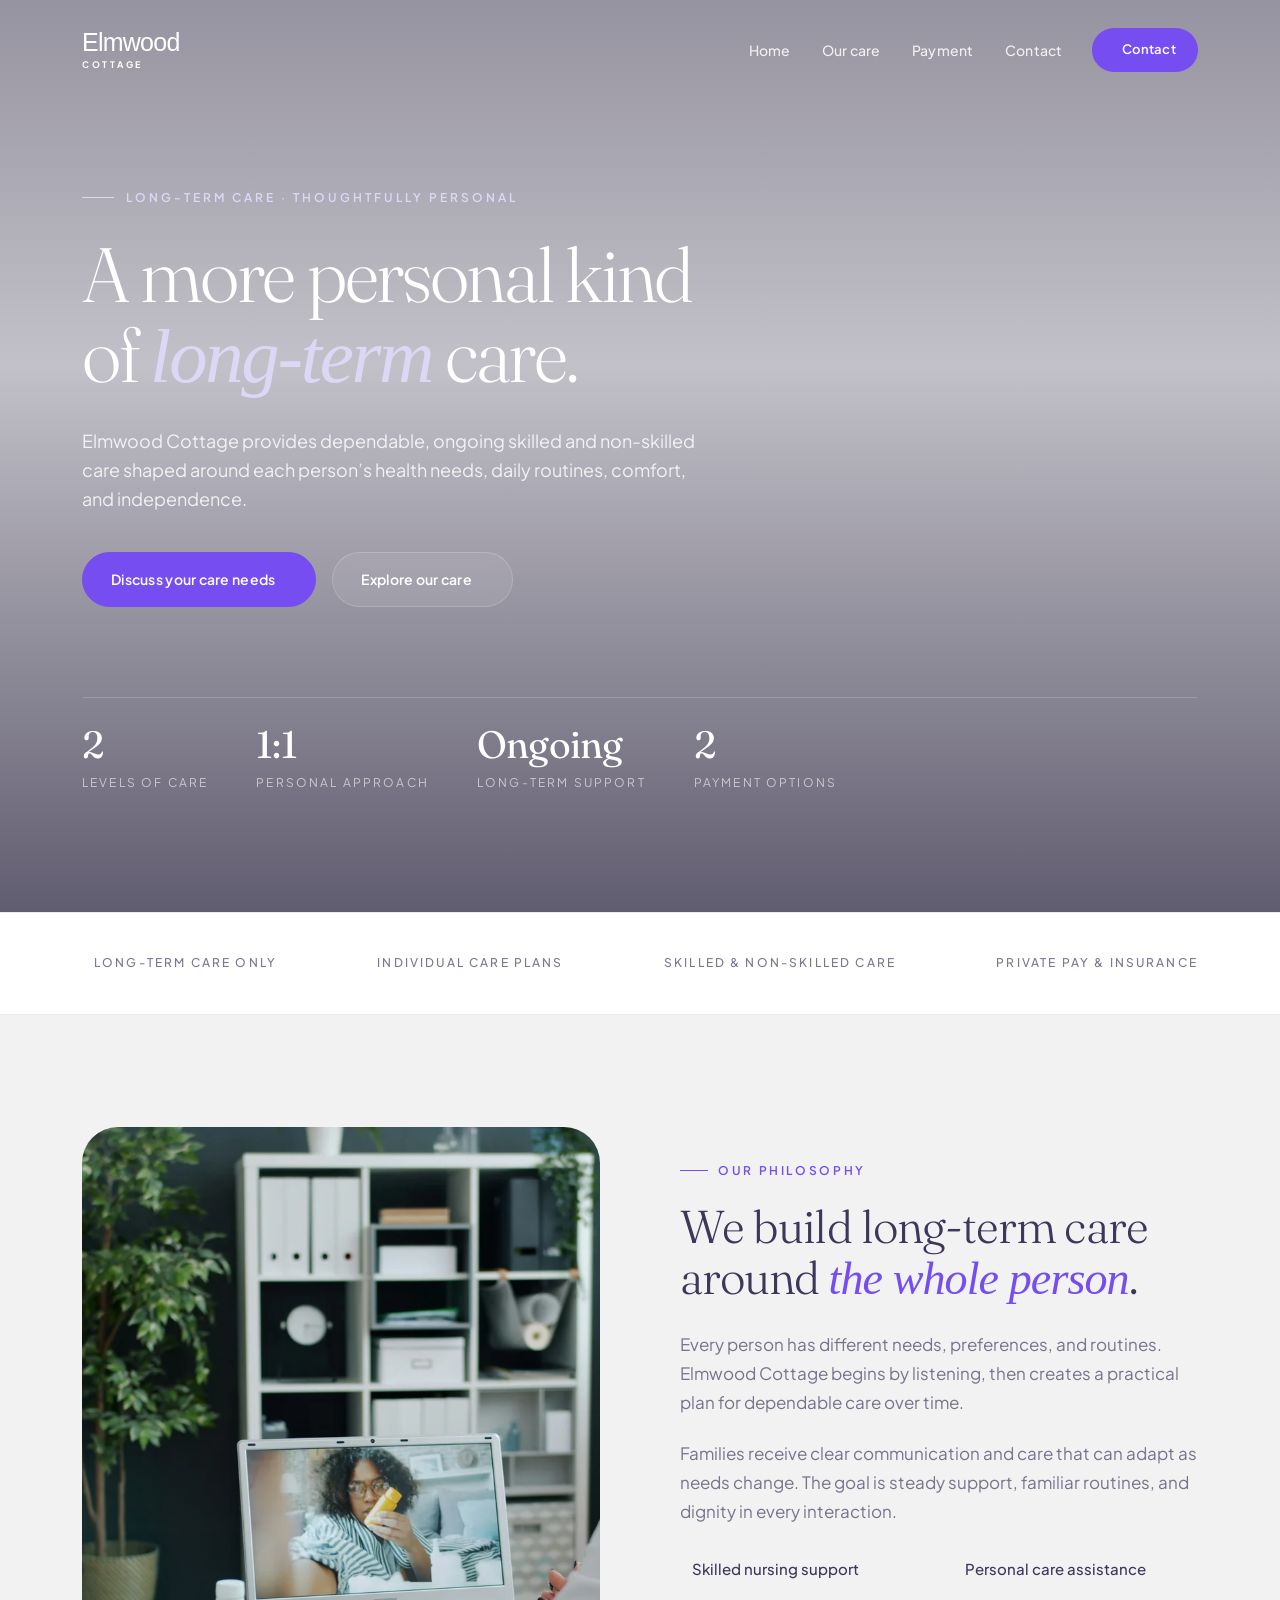
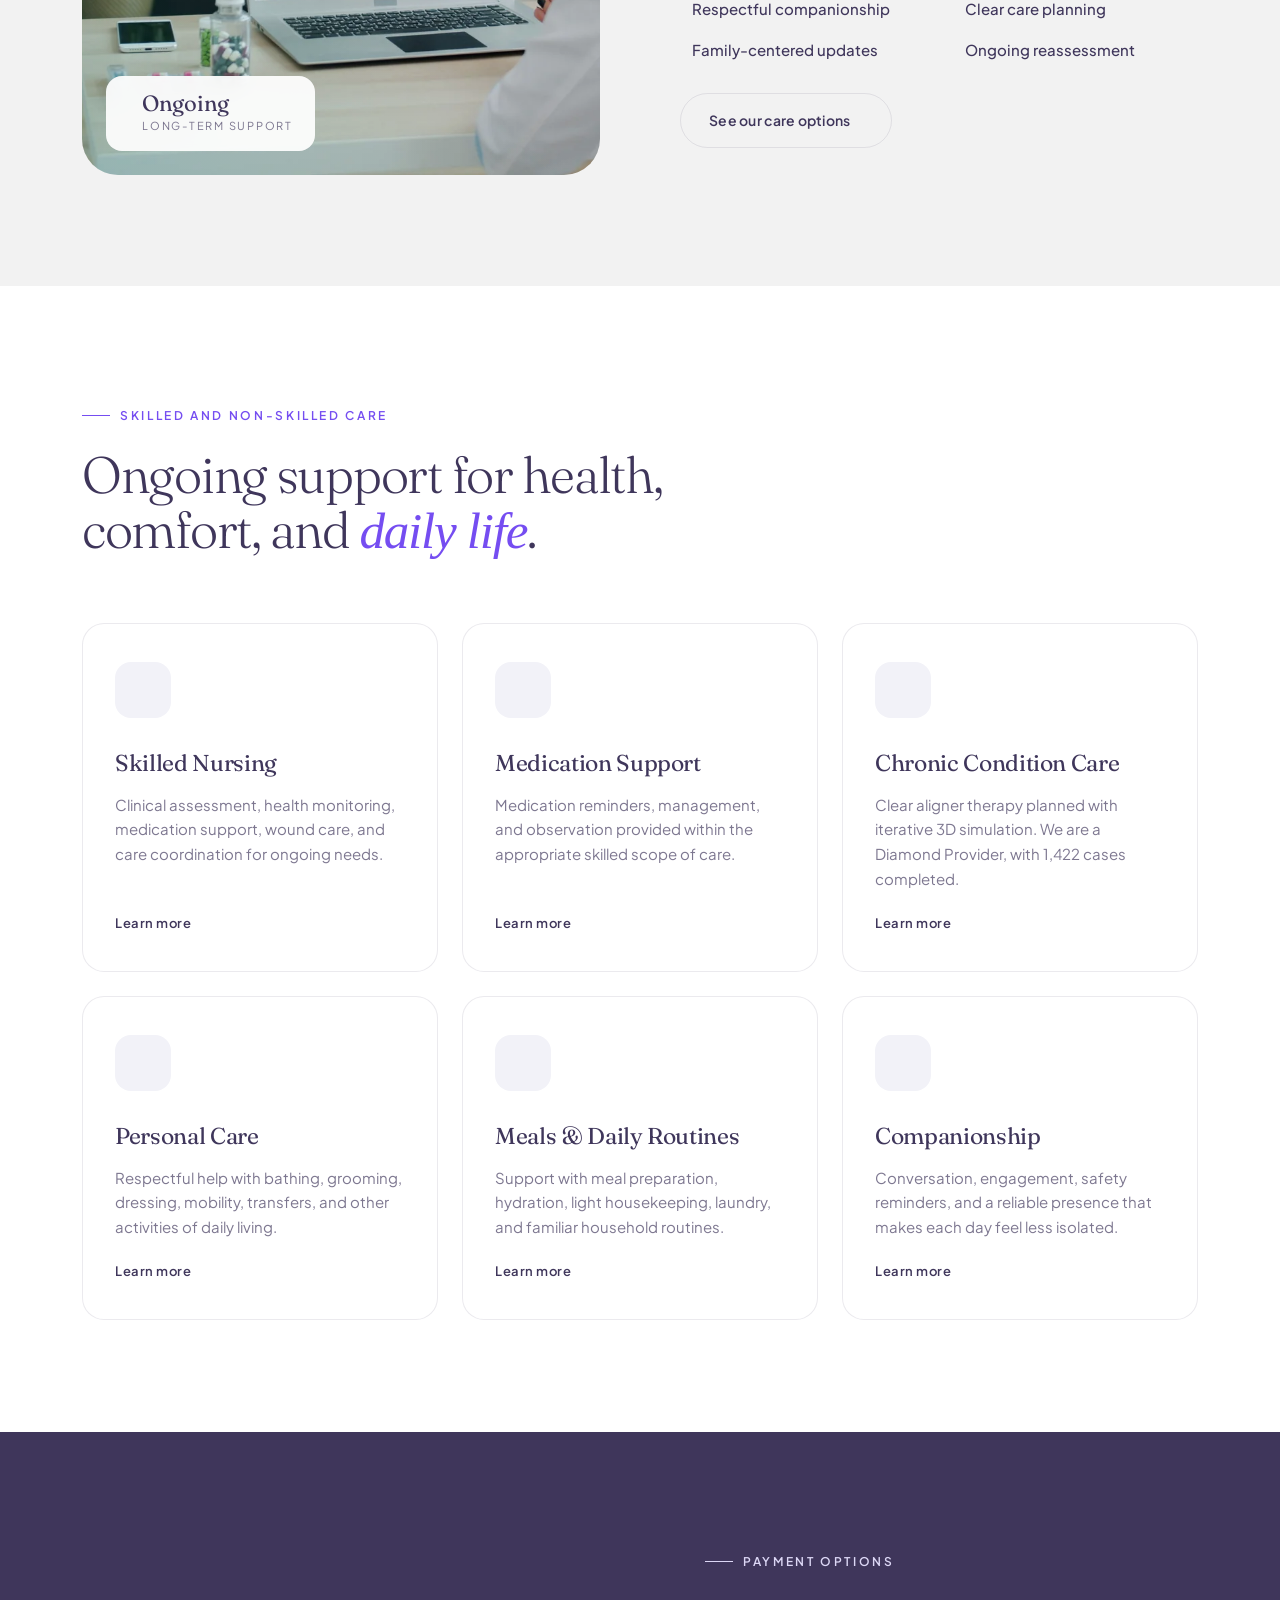
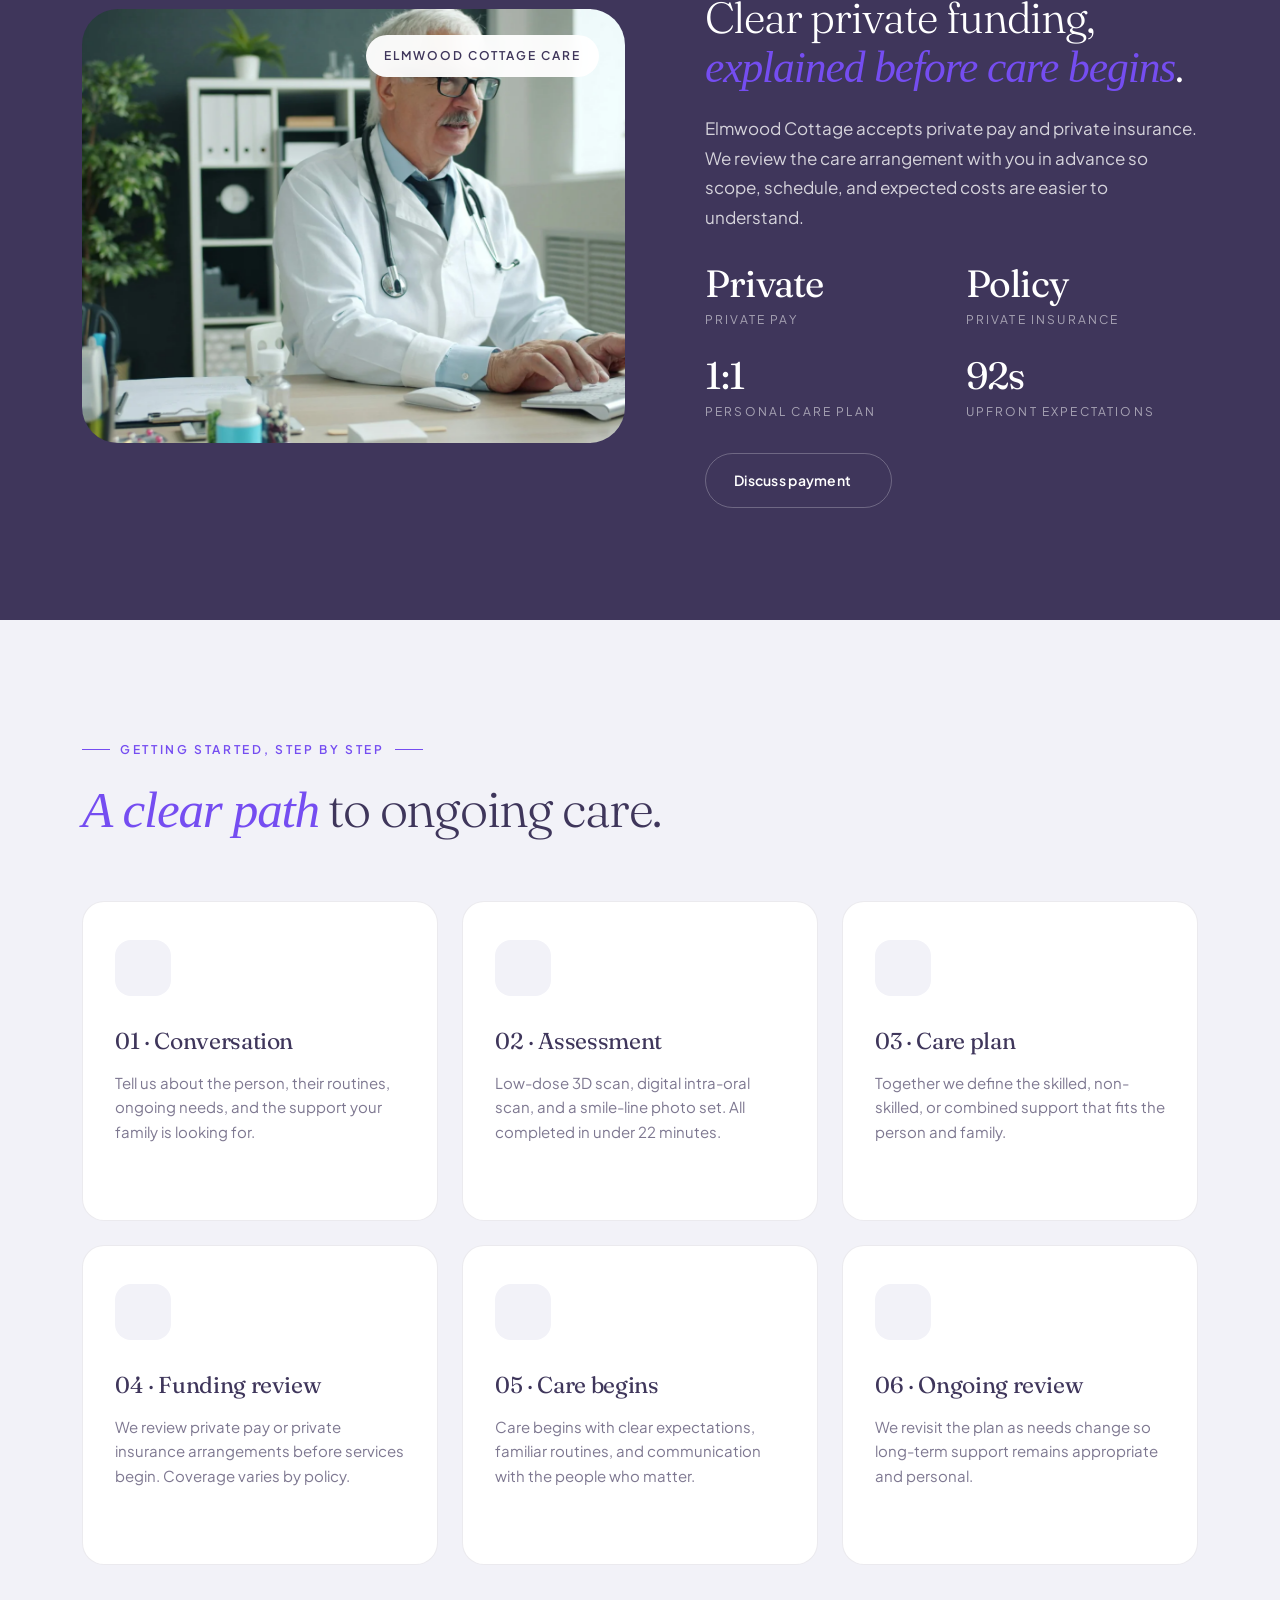
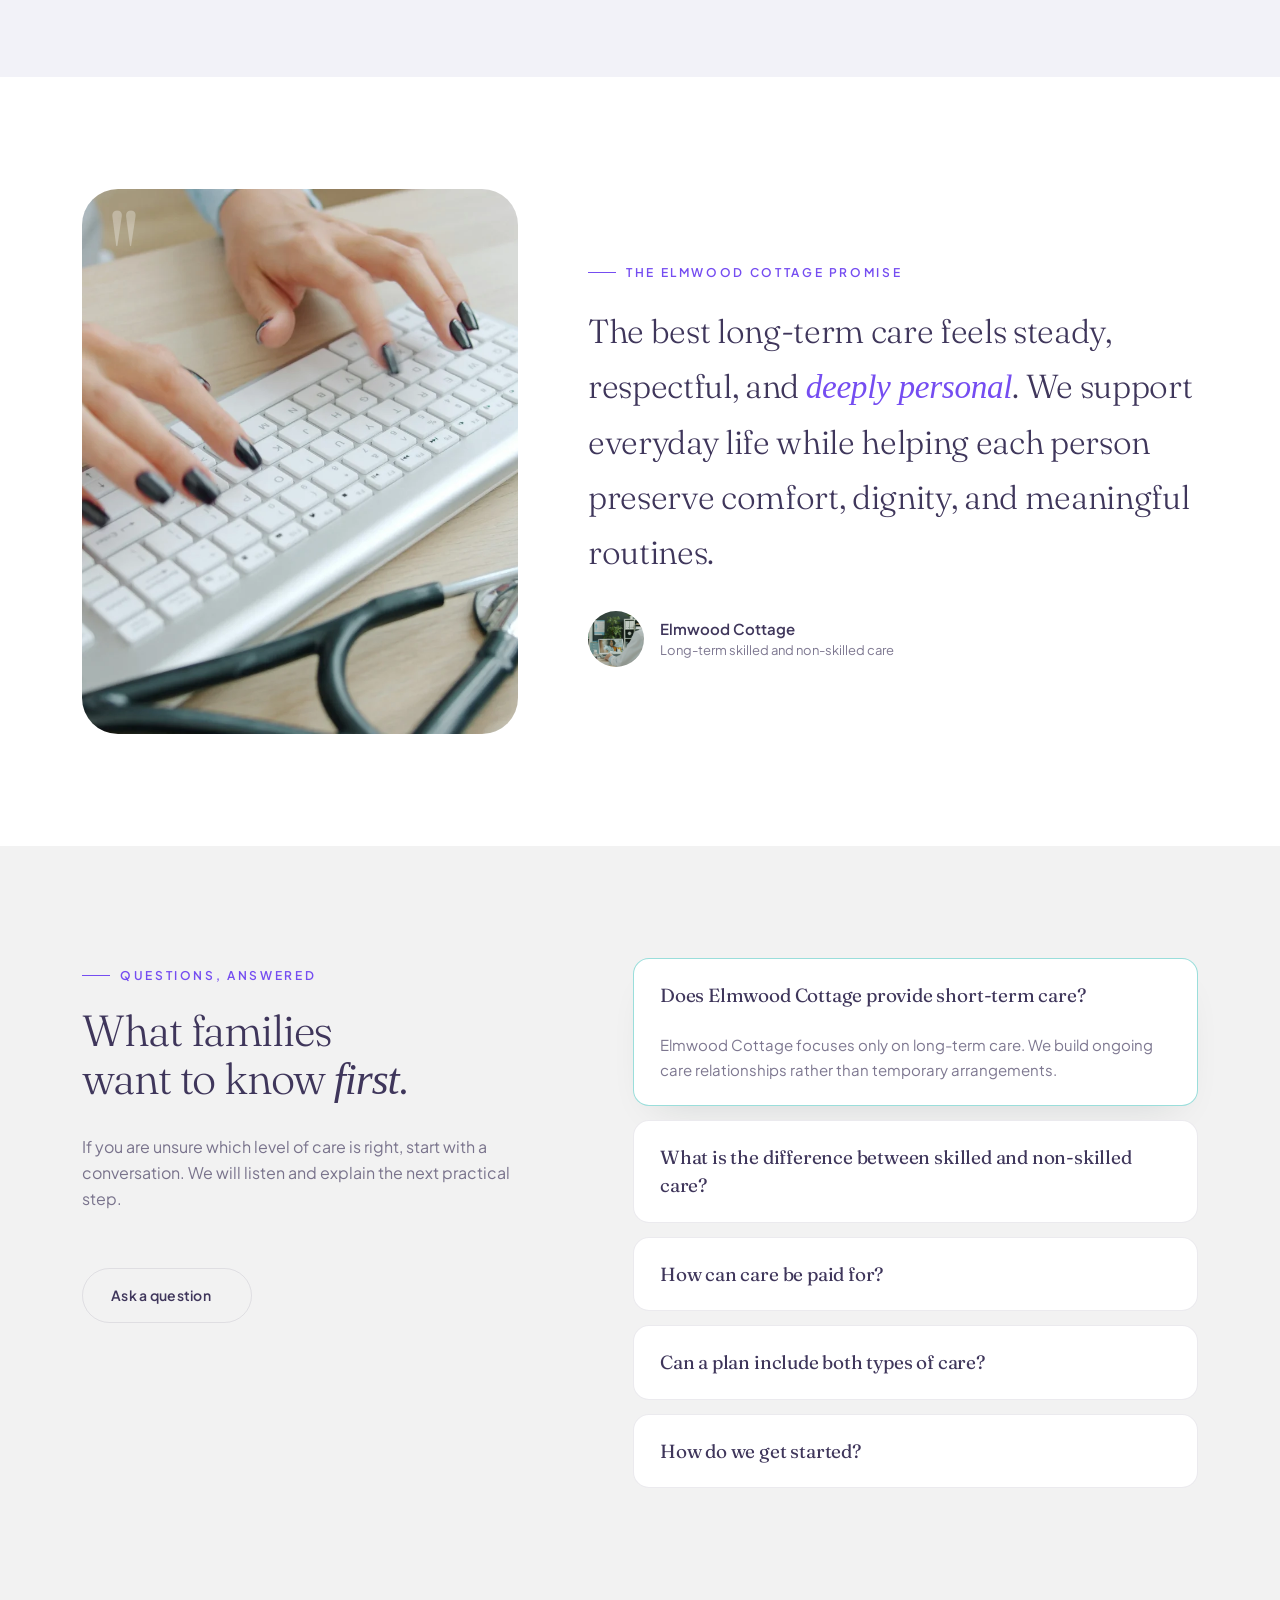
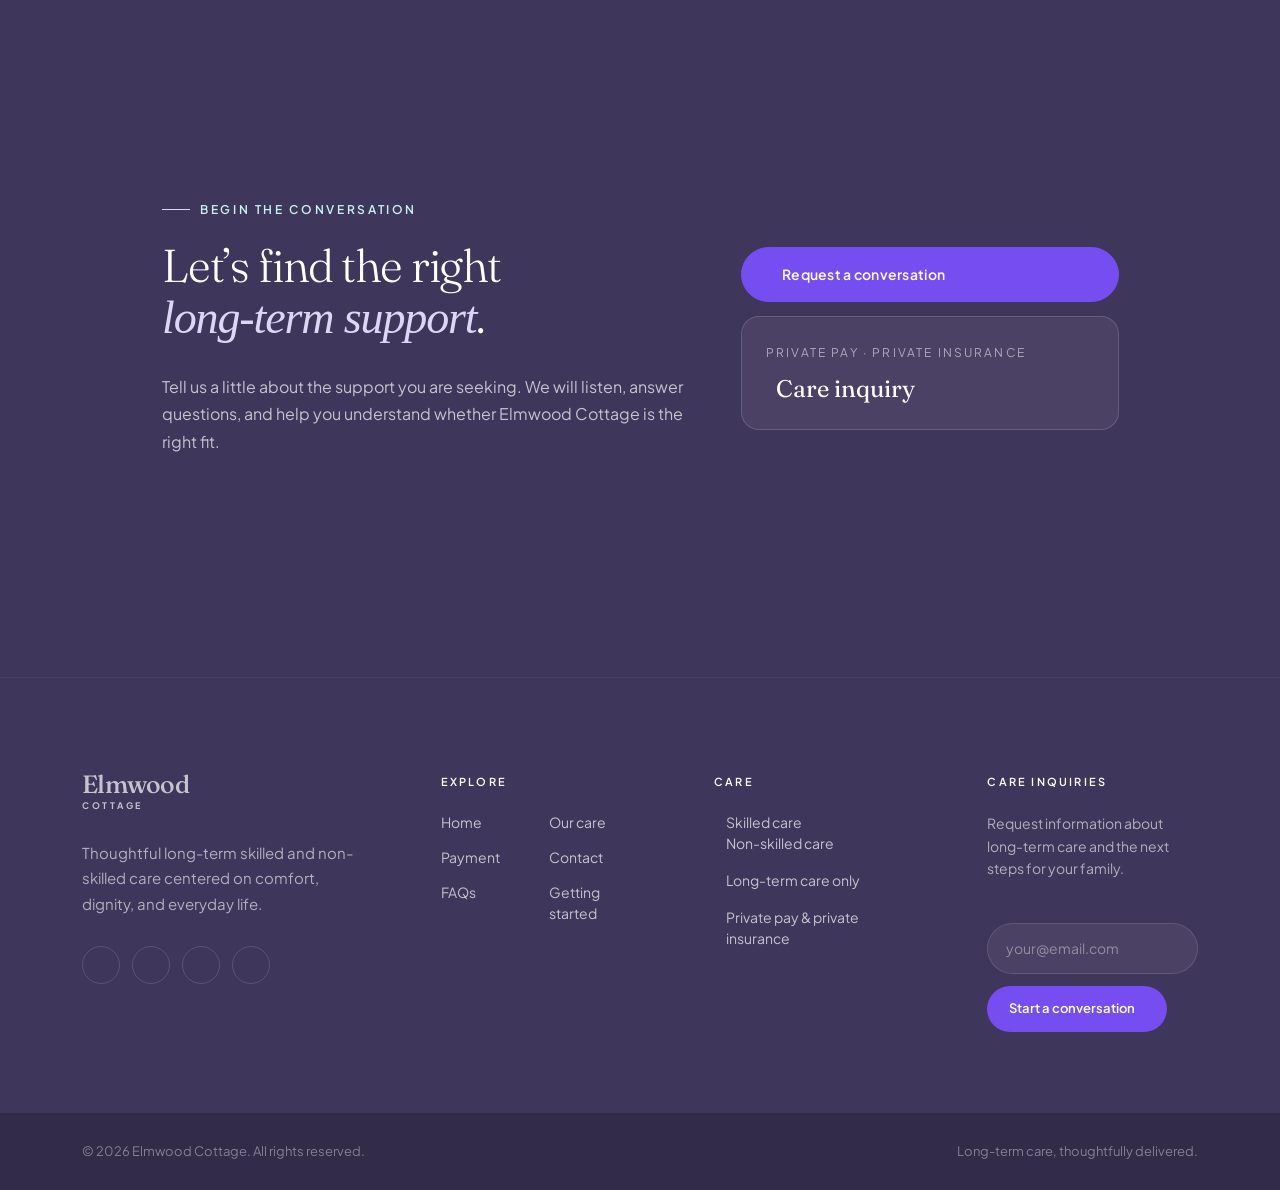
==== demo-dental-clinic.html @ b4ed9222 "Refactor code structure for improved readability and maintainability" ====
<!DOCTYPE html>
<html lang="en" dir="ltr">
<head>
  <meta charset="UTF-8">
  <meta name="viewport" content="width=device-width, initial-scale=1.2">
  <title>Elmwood Cottage | Long-Term Skilled & Personal Care</title>
  <meta name="description" content="Elmwood Cottage provides thoughtful long-term skilled and non-skilled care through private pay and private insurance.">
  <meta name="author" content="SemiColonWeb">
  <meta name="robots" content="index, follow">
  <link rel="canonical" href="#home">
  <meta property="og:type" content="website">
  <meta property="og:url" content="demo-dental-clinic.html">
  <meta property="og:title" content="Elmwood Cottage | Long-Term Skilled & Personal Care">
  <meta property="og:description" content="Elmwood Cottage provides thoughtful long-term skilled and non-skilled care through private pay and private insurance.">
  <meta property="og:image" content="demos/dental-clinic/images/medical-002-large.webp">
  <meta property="og:image:width" content="1200">
  <meta property="og:image:height" content="632">
  <meta property="og:locale" content="en_US">
  <meta property="og:site_name" content="Canvas">
  <meta name="twitter:card" content="summary_large_image">
  <meta name="twitter:url" content="demo-dental-clinic.html">
  <meta name="twitter:title" content="Elmwood Cottage | Long-Term Skilled & Personal Care">
  <meta name="twitter:description" content="Elmwood Cottage provides thoughtful long-term skilled and non-skilled care through private pay and private insurance.">
  <meta name="twitter:image" content="demos/dental-clinic/images/medical-002-large.webp">
  <link rel="icon" type="image/png" href="https://canvasbuilder.co/canvashtml/favicon.png">
  <link rel="apple-touch-icon" href="https://canvasbuilder.co/canvashtml/apple-touch-icon.png">
  <meta name="theme-color" content="#1FB6B2">
  <link rel="preconnect" href="https://fonts.googleapis.com">
  <link rel="preconnect" href="https://fonts.gstatic.com" crossorigin>
  <link rel="preconnect" href="https://canvas-builder.nyc3.cdn.digitaloceanspaces.com">
  <link rel="stylesheet" href="style.css">
  <link rel="stylesheet" href="css/font-icons.css">
  <link rel="stylesheet" href="demos/dental-clinic/dental-clinic.css">
  <link rel="stylesheet" href="css/custom.css">
  <script type="application/ld+json">
    {"@context":"https://schema.org","@type":"MedicalBusiness","name":"Elmwood Cottage","description":"Long-term skilled and non-skilled care funded through private pay and private insurance.","paymentAccepted":"Private pay, Private insurance"}
  </script>
  <script type="application/ld+json">
    {
      "@context": "https://schema.org",
      "@type": "FAQPage",
      "mainEntity": [{
          "@type": "Question",
          "name": "Does Elmwood Cottage provide short-term care?",
          "acceptedAnswer": {
            "@type": "Answer",
            "text": "Elmwood Cottage focuses only on long-term care. We build ongoing care relationships rather than temporary arrangements."
          }
        },
        {
          "@type": "Question",
          "name": "What is the difference between skilled and non-skilled care?",
          "acceptedAnswer": {
            "@type": "Answer",
            "text": "Skilled care addresses clinical needs requiring trained oversight. Non-skilled care supports daily activities such as personal care, meals, mobility, and companionship."
          }
        },
        {
          "@type": "Question",
          "name": "How can care be paid for?",
          "acceptedAnswer": {
            "@type": "Answer",
            "text": "We accept most major PPO plans and offer transparent self-pay bundles with no surprise line items."
          }
        }
      ]
    }

  </script>
</head>
<body class="stretched">
  <div id="wrapper">

    <header id="header" class="transparent-header dark" data-sticky-class="not-dark" data-responsive-class="not-dark">
      <div id="header-wrap">
        <div class="container">
          <div class="header-row">
            <div id="logo">
              <a href="#home" class="elmwood-brand"><strong>Elmwood</strong><span>Cottage</span></a>
            </div>
            <div class="primary-menu-trigger">
              <button class="cnvs-hamburger" type="button" title="Open Mobile Menu">
                <span class="cnvs-hamburger-box"><span class="cnvs-hamburger-inner"></span></span>
              </button>
            </div>
            <div class="header-misc">
              <a href="#contact" class="cv-book-btn"><i class="bi bi-calendar2-check"></i> Contact</a>
            </div>
            <nav class="primary-menu">
              <ul class="menu-container">
                <li class="menu-item"><a class="menu-link active" href="#home">
                    <div>Home</div>
                  </a></li>
                <li class="menu-item"><a class="menu-link" href="#services">
                    <div>Our care</div>
                  </a></li>
                <li class="menu-item"><a class="menu-link" href="#payment">
                    <div>Payment</div>
                  </a></li>
                <li class="menu-item"><a class="menu-link" href="#contact">
                    <div>Contact</div>
                  </a></li>
              </ul>
            </nav>
          </div>
        </div>
      </div>
      <div class="header-wrap-clone"></div>
    </header>

    <section id="home" class="cv-hero include-header">
      <div class="cv-hero-bg"></div>
      <div class="container">
        <span class="cv-hero-eyebrow">Long-term care · Thoughtfully personal</span>
        <h1>A more personal kind of <em>long-term</em> care.</h1>
        <p class="cv-lead">Elmwood Cottage provides dependable, ongoing skilled and non-skilled care shaped around each person’s health needs, daily routines, comfort, and independence.</p>
        <div class="cv-hero-ctas">
          <a href="#contact" class="cv-btn cv-hero-dark">Discuss your care needs <i class="bi bi-arrow-right"></i></a>
          <a href="#services" class="cv-btn cv-hero-light">Explore our care <i class="bi bi-arrow-up-right"></i></a>
        </div>
        <div class="cv-hero-meta">
          <div class="cv-hero-meta-item">
            <div class="num">2</div><span class="lbl">Levels of care</span>
          </div>
          <div class="cv-hero-meta-item">
            <div class="num">1:1</div><span class="lbl">Personal approach</span>
          </div>
          <div class="cv-hero-meta-item">
            <div class="num">Ongoing</div><span class="lbl">Long-term support</span>
          </div>
          <div class="cv-hero-meta-item">
            <div class="num">2</div><span class="lbl">Payment options</span>
          </div>
        </div>
      </div>
    </section>

    <section class="cv-trust">
      <div class="container">
        <div class="cv-trust-row">
          <div class="cv-trust-item"><i class="bi bi-shield-check"></i> Long-term care only</div>
          <div class="cv-trust-item"><i class="bi bi-award"></i> Individual care plans</div>
          <div class="cv-trust-item"><i class="bi bi-heart-pulse"></i> Skilled & non-skilled care</div>
          <div class="cv-trust-item"><i class="bi bi-lock"></i> Private pay & insurance</div>
        </div>
      </div>
    </section>

    <section id="content">
      <div class="content-wrap">

        <section class="cv-section cv-section--mist">
          <div class="container">
            <div class="cv-story">
              <div class="cv-story-img" data-animate="fadeInUp">
                <img src="demos/dental-clinic/images/medical-002-large.webp" alt="A calm, light-filled care environment" width="800" height="1000" loading="lazy">
                <div class="cv-story-tag">
                  <i class="bi bi-sun"></i>
                  <div>
                    <div class="num">Ongoing</div>
                    <span class="lbl">Long-term support</span>
                  </div>
                </div>
              </div>
              <div class="cv-story-body" data-animate="fadeInUp" data-delay="150">
                <span class="cv-eyebrow">Our philosophy</span>
                <h2>We build long-term care around <em>the whole person</em>.</h2>
                <p>Every person has different needs, preferences, and routines. Elmwood Cottage begins by listening, then creates a practical plan for dependable care over time.</p>
                <p>Families receive clear communication and care that can adapt as needs change. The goal is steady support, familiar routines, and dignity in every interaction.</p>
                <ul class="cv-story-list">
                  <li><i class="bi bi-check-circle"></i> Skilled nursing support</li>
                  <li><i class="bi bi-check-circle"></i> Personal care assistance</li>
                  <li><i class="bi bi-check-circle"></i> Respectful companionship</li>
                  <li><i class="bi bi-check-circle"></i> Clear care planning</li>
                  <li><i class="bi bi-check-circle"></i> Family-centered updates</li>
                  <li><i class="bi bi-check-circle"></i> Ongoing reassessment</li>
                </ul>
                <a href="#services" class="cv-btn cv-btn-ghost">See our care options <i class="bi bi-arrow-right"></i></a>
              </div>
            </div>
          </div>
        </section>

        <section id="services" class="cv-section">
          <div class="container">
            <div class="cv-section-head" data-animate="fadeInUp">
              <span class="cv-eyebrow">Skilled and non-skilled care</span>
              <h2>Ongoing support for health, comfort, and <em>daily life</em>.</h2>
            </div>
            <div class="cv-services-grid">
              <article class="cv-service-card" data-animate="fadeInUp" data-delay="100">
                <div class="cv-service-icon"><i class="bi bi-stars"></i></div>
                <h3>Skilled Nursing</h3>
                <p>Clinical assessment, health monitoring, medication support, wound care, and care coordination for ongoing needs.</p>
                <a href="#services" class="cv-service-link">Learn more <i class="bi bi-arrow-right"></i></a>
              </article>
              <article class="cv-service-card" data-animate="fadeInUp" data-delay="200">
                <div class="cv-service-icon"><i class="bi bi-brightness-high"></i></div>
                <h3>Medication Support</h3>
                <p>Medication reminders, management, and observation provided within the appropriate skilled scope of care.</p>
                <a href="#services" class="cv-service-link">Learn more <i class="bi bi-arrow-right"></i></a>
              </article>
              <article class="cv-service-card" data-animate="fadeInUp" data-delay="300">
                <div class="cv-service-icon"><i class="bi bi-graph-up-arrow"></i></div>
                <h3>Chronic Condition Care</h3>
                <p>Clear aligner therapy planned with iterative 3D simulation. We are a Diamond Provider, with 1,422 cases completed.</p>
                <a href="#services" class="cv-service-link">Learn more <i class="bi bi-arrow-right"></i></a>
              </article>
              <article class="cv-service-card" data-animate="fadeInUp" data-delay="400">
                <div class="cv-service-icon"><i class="bi bi-puzzle"></i></div>
                <h3>Personal Care</h3>
                <p>Respectful help with bathing, grooming, dressing, mobility, transfers, and other activities of daily living.</p>
                <a href="#services" class="cv-service-link">Learn more <i class="bi bi-arrow-right"></i></a>
              </article>
              <article class="cv-service-card" data-animate="fadeInUp" data-delay="500">
                <div class="cv-service-icon"><i class="bi bi-shield-plus"></i></div>
                <h3>Meals & Daily Routines</h3>
                <p>Support with meal preparation, hydration, light housekeeping, laundry, and familiar household routines.</p>
                <a href="#services" class="cv-service-link">Learn more <i class="bi bi-arrow-right"></i></a>
              </article>
              <article class="cv-service-card" data-animate="fadeInUp" data-delay="600">
                <div class="cv-service-icon"><i class="bi bi-moon-stars"></i></div>
                <h3>Companionship</h3>
                <p>Conversation, engagement, safety reminders, and a reliable presence that makes each day feel less isolated.</p>
                <a href="#services" class="cv-service-link">Learn more <i class="bi bi-arrow-right"></i></a>
              </article>
            </div>
          </div>
        </section>

        <section id="payment" class="cv-section cv-section--ink dark">
          <div class="container">
            <div class="cv-feature">
              <div class="cv-feature-img" data-animate="fadeInUp">
                <img src="demos/dental-clinic/images/medical-003-large.webp" alt="A calm, thoughtfully designed care setting" width="800" height="640" loading="lazy">
                <div class="cv-feature-img-badge">Elmwood Cottage care</div>
              </div>
              <div class="cv-feature-body" data-animate="fadeInUp" data-delay="150">
                <span class="cv-eyebrow">Payment options</span>
                <h2>Clear private funding, <em>explained before care begins</em>.</h2>
                <p>Elmwood Cottage accepts private pay and private insurance. We review the care arrangement with you in advance so scope, schedule, and expected costs are easier to understand.</p>
                <div class="cv-feature-stats">
                  <div>
                    <div class="num">Private</div><span class="lbl">Private pay</span>
                  </div>
                  <div>
                    <div class="num">Policy</div><span class="lbl">Private insurance</span>
                  </div>
                  <div>
                    <div class="num">1:1</div><span class="lbl">Personal care plan</span>
                  </div>
                  <div>
                    <div class="num">92s</div><span class="lbl">Upfront expectations</span>
                  </div>
                </div>
                <a href="#contact" class="cv-btn cv-btn-ghost" style="color:#fff;border-color:rgba(255,255,255,0.25);">Discuss payment <i class="bi bi-arrow-right"></i></a>
              </div>
            </div>
          </div>
        </section>

        <section id="process" class="cv-section cv-section--fog">
          <div class="container">
            <div class="cv-section-head" data-animate="fadeInUp">
              <span class="cv-eyebrow is-centered">Getting started, step by step</span>
              <h2 style="margin-left:auto;margin-right:auto;"><em>A clear path</em> to ongoing care.</h2>
            </div>
            <div class="cv-services-grid">
              <article class="cv-service-card" data-animate="fadeInUp" data-delay="100">
                <div class="cv-service-icon"><i class="bi bi-chat-dots"></i></div>
                <h3>01 · Conversation</h3>
                <p>Tell us about the person, their routines, ongoing needs, and the support your family is looking for.</p>
              </article>
              <article class="cv-service-card" data-animate="fadeInUp" data-delay="200">
                <div class="cv-service-icon"><i class="bi bi-search"></i></div>
                <h3>02 · Assessment</h3>
                <p>Low-dose 3D scan, digital intra-oral scan, and a smile-line photo set. All completed in under 22 minutes.</p>
              </article>
              <article class="cv-service-card" data-animate="fadeInUp" data-delay="300">
                <div class="cv-service-icon"><i class="bi bi-pencil-square"></i></div>
                <h3>03 · Care plan</h3>
                <p>Together we define the skilled, non-skilled, or combined support that fits the person and family.</p>
              </article>
              <article class="cv-service-card" data-animate="fadeInUp" data-delay="400">
                <div class="cv-service-icon"><i class="bi bi-cup-hot"></i></div>
                <h3>04 · Funding review</h3>
                <p>We review private pay or private insurance arrangements before services begin. Coverage varies by policy.</p>
              </article>
              <article class="cv-service-card" data-animate="fadeInUp" data-delay="500">
                <div class="cv-service-icon"><i class="bi bi-file-earmark-text"></i></div>
                <h3>05 · Care begins</h3>
                <p>Care begins with clear expectations, familiar routines, and communication with the people who matter.</p>
              </article>
              <article class="cv-service-card" data-animate="fadeInUp" data-delay="600">
                <div class="cv-service-icon"><i class="bi bi-phone"></i></div>
                <h3>06 · Ongoing review</h3>
                <p>We revisit the plan as needs change so long-term support remains appropriate and personal.</p>
              </article>
            </div>
          </div>
        </section>

        <section class="cv-section">
          <div class="container">
            <div class="cv-quote-wrap">
              <div class="cv-quote-img" data-animate="fadeInUp">
                <img src="demos/dental-clinic/images/medical-004-large.webp" alt="A person smiling while receiving thoughtful support" width="800" height="1000" loading="lazy">
              </div>
              <div data-animate="fadeInUp" data-delay="150">
                <span class="cv-eyebrow">The Elmwood Cottage promise</span>
                <p class="cv-quote-text">The best long-term care feels steady, respectful, and <em>deeply personal</em>. We support everyday life while helping each person preserve comfort, dignity, and meaningful routines.</p>
                <div class="cv-quote-author">
                  <img src="demos/dental-clinic/images/medical-005-medium.webp" alt="Elmwood Cottage care" width="120" height="120" loading="lazy">
                  <div class="meta">
                    <span class="name">Elmwood Cottage</span>
                    <span class="role">Long-term skilled and non-skilled care</span>
                  </div>
                </div>
              </div>
            </div>
          </div>
        </section>

        <section id="faq" class="cv-section cv-section--mist">
          <div class="container">
            <div class="cv-faq">
              <div data-animate="fadeInUp">
                <span class="cv-eyebrow">Questions, answered</span>
                <h2 style="font-size: clamp(2rem, 3.4vw, 2.8rem); font-weight: 300; letter-spacing: -0.025em; line-height: 1.1;">What families want to know <em>first</em>.</h2>
                <p style="color: var(--cv-soft); margin-top: 1.4rem; font-size: 16px; line-height: 1.65; max-width: 42ch;">If you are unsure which level of care is right, start with a conversation. We will listen and explain the next practical step.</p>
                <a href="#contact" class="cv-btn cv-btn-ghost" style="margin-top: 1.6rem;">Ask a question <i class="bi bi-arrow-right"></i></a>
              </div>
              <div class="cv-faq-list" data-animate="fadeInUp" data-delay="150">
                <details class="cv-faq-item" open>
                  <summary>Does Elmwood Cottage provide short-term care? <i class="bi bi-plus-lg"></i></summary>
                  <div class="answer">Elmwood Cottage focuses only on long-term care. We build ongoing care relationships rather than temporary arrangements.</div>
                </details>
                <details class="cv-faq-item">
                  <summary>What is the difference between skilled and non-skilled care? <i class="bi bi-plus-lg"></i></summary>
                  <div class="answer">Skilled care addresses clinical needs requiring trained oversight. Non-skilled care supports daily activities such as personal care, meals, mobility, and companionship.</div>
                </details>
                <details class="cv-faq-item">
                  <summary>How can care be paid for? <i class="bi bi-plus-lg"></i></summary>
                  <div class="answer">Elmwood Cottage accepts private pay and private insurance. Coverage, authorization, deductibles, and out-of-pocket costs vary by policy.</div>
                </details>
                <details class="cv-faq-item">
                  <summary>Can a plan include both types of care? <i class="bi bi-plus-lg"></i></summary>
                  <div class="answer">Plan for 75 minutes: 25 minutes of conversation, 22 minutes of diagnostics, and 32 minutes to walk through your tailored plan.</div>
                </details>
                <details class="cv-faq-item">
                  <summary>How do we get started? <i class="bi bi-plus-lg"></i></summary>
                  <div class="answer">Use the inquiry link below to request a conversation. We will learn about your needs and explain the assessment process.</div>
                </details>
              </div>
            </div>
          </div>
        </section>

        <section id="contact" class="cv-section cv-section--ink">
          <div class="container">
            <div class="cv-cta-band">
              <div data-animate="fadeInUp">
                <span class="cv-eyebrow" style="color: #C7F2EE;">Begin the conversation</span>
                <h2>Let’s find the right <em>long-term support</em>.</h2>
                <p>Tell us a little about the support you are seeking. We will listen, answer questions, and help you understand whether Elmwood Cottage is the right fit.</p>
              </div>
              <div class="cv-cta-actions" data-animate="fadeInUp" data-delay="150">
                <a href="mailto:care@elmwoodcottage.com" class="cv-btn cv-hero-dark"><i class="bi bi-envelope"></i> Request a conversation</a>
                <a href="mailto:care@elmwoodcottage.com" class="cv-cta-call">
                  <span class="lbl">Private pay · private insurance</span>
                  <span class="num"><i class="bi bi-envelope"></i> Care inquiry</span>
                </a>
              </div>
            </div>
          </div>
        </section>

      </div>
    </section>

    <footer id="footer" class="dark">
      <div class="container">
        <div class="row" style="display:grid; grid-template-columns: 1.4fr 1fr 1fr 1.1fr; gap: 60px; align-items: start;">
          <div class="cv-footer-brand">
            <a href="#home" class="elmwood-brand elmwood-brand-footer"><strong>Elmwood</strong><span>Cottage</span></a>
            <p>Thoughtful long-term skilled and non-skilled care centered on comfort, dignity, and everyday life.</p>
            <div class="cv-footer-social">
              <a href="#" aria-label="Instagram"><i class="bi bi-instagram"></i></a>
              <a href="#" aria-label="X"><i class="bi bi-twitter-x"></i></a>
              <a href="#" aria-label="LinkedIn"><i class="bi bi-linkedin"></i></a>
              <a href="#" aria-label="YouTube"><i class="bi bi-youtube"></i></a>
            </div>
          </div>
          <div class="cv-footer-explore">
            <h4>Explore</h4>
            <div class="cv-footer-links">
              <a href="#home">Home</a>
              <a href="#services">Our care</a>
              <a href="#payment">Payment</a>
              <a href="#contact">Contact</a>
              <a href="#contact">FAQs</a>
              <a href="#services">Getting started</a>
            </div>
          </div>
          <div>
            <h4>Care</h4>
            <div class="cv-footer-contact">
              <div class="cv-contact-row"><i class="bi bi-heart-pulse"></i><span>Skilled care<br>Non-skilled care</span></div>
              <div class="cv-contact-row"><i class="bi bi-calendar-check"></i><span>Long-term care only</span></div>
              <div class="cv-contact-row"><i class="bi bi-wallet2"></i><span>Private pay & private insurance</span></div>
            </div>
          </div>
          <div class="cv-footer-newsletter">
            <h4>Care inquiries</h4>
            <p style="font-size:14px;color:rgba(255,255,255,0.6);line-height:1.6;">Request information about long-term care and the next steps for your family.</p>
            <input type="email" class="cv-footer-input" placeholder="your@email.com" aria-label="Email address">
            <button type="button" class="cv-footer-newsletter-btn">Start a conversation <i class="bi bi-arrow-right"></i></button>
          </div>
        </div>
      </div>
      <div id="copyrights">
        <div class="container">
          <div style="display:flex; justify-content:space-between; align-items:center; flex-wrap:wrap; gap:14px;">
            <div>© 2026 Elmwood Cottage. All rights reserved.</div>
            <div>Long-term care, thoughtfully delivered.</div>
          </div>
        </div>
      </div>
    </footer>

  </div>
  <script src="js/plugins.min.js"></script>
  <script src="js/functions.bundle.js"></script>
</body>
</html>
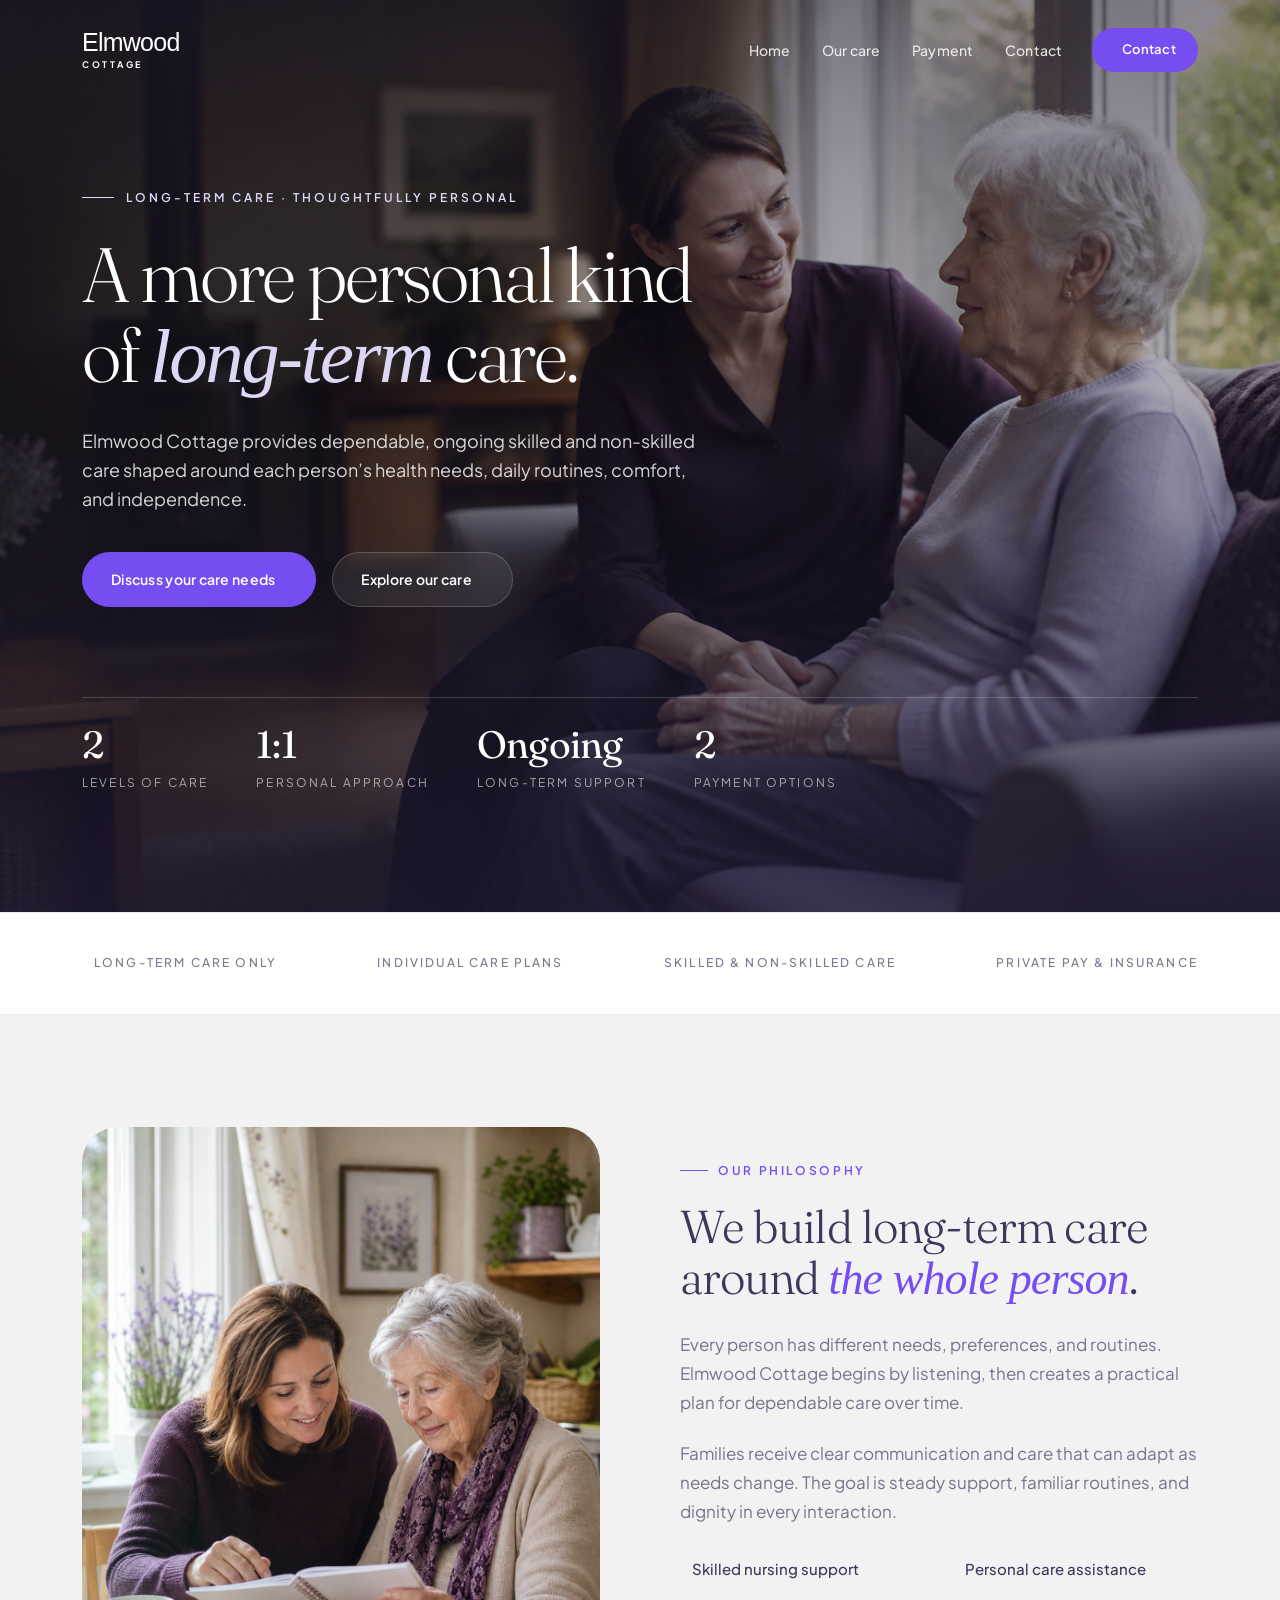
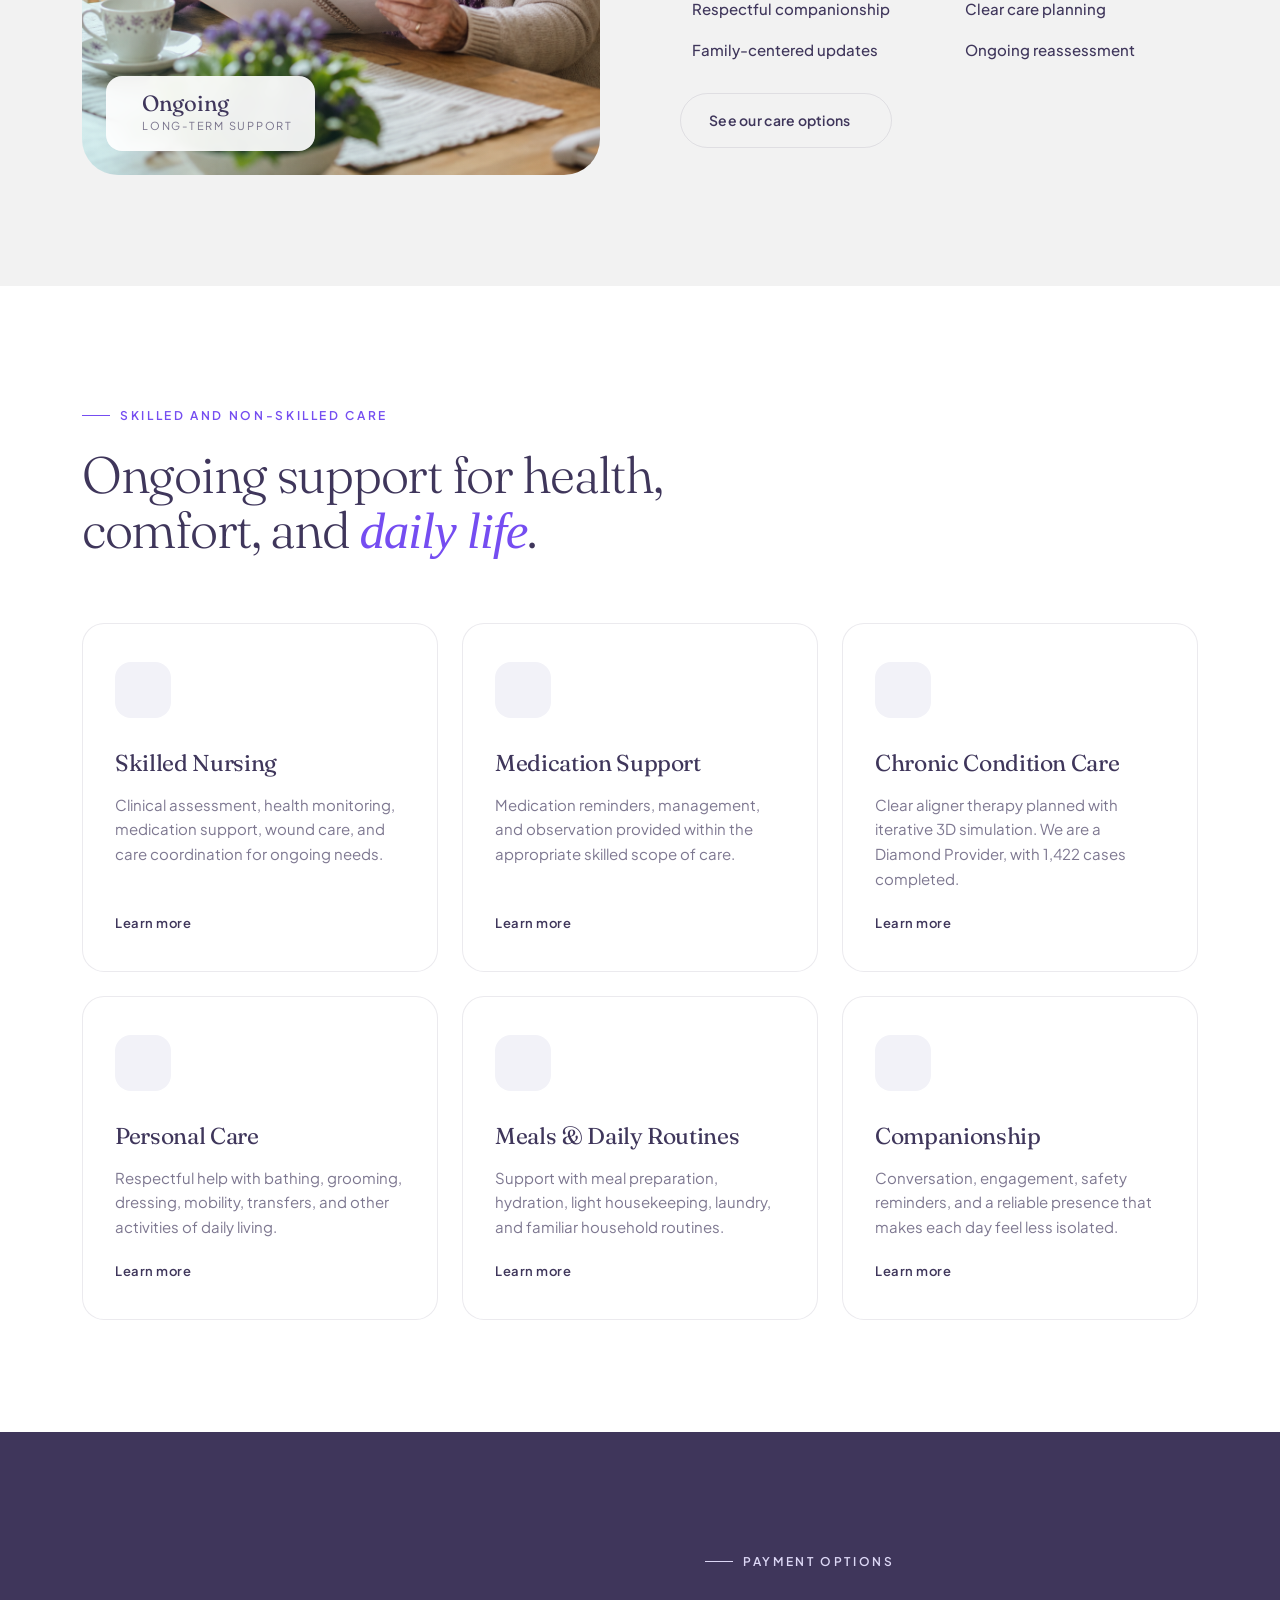
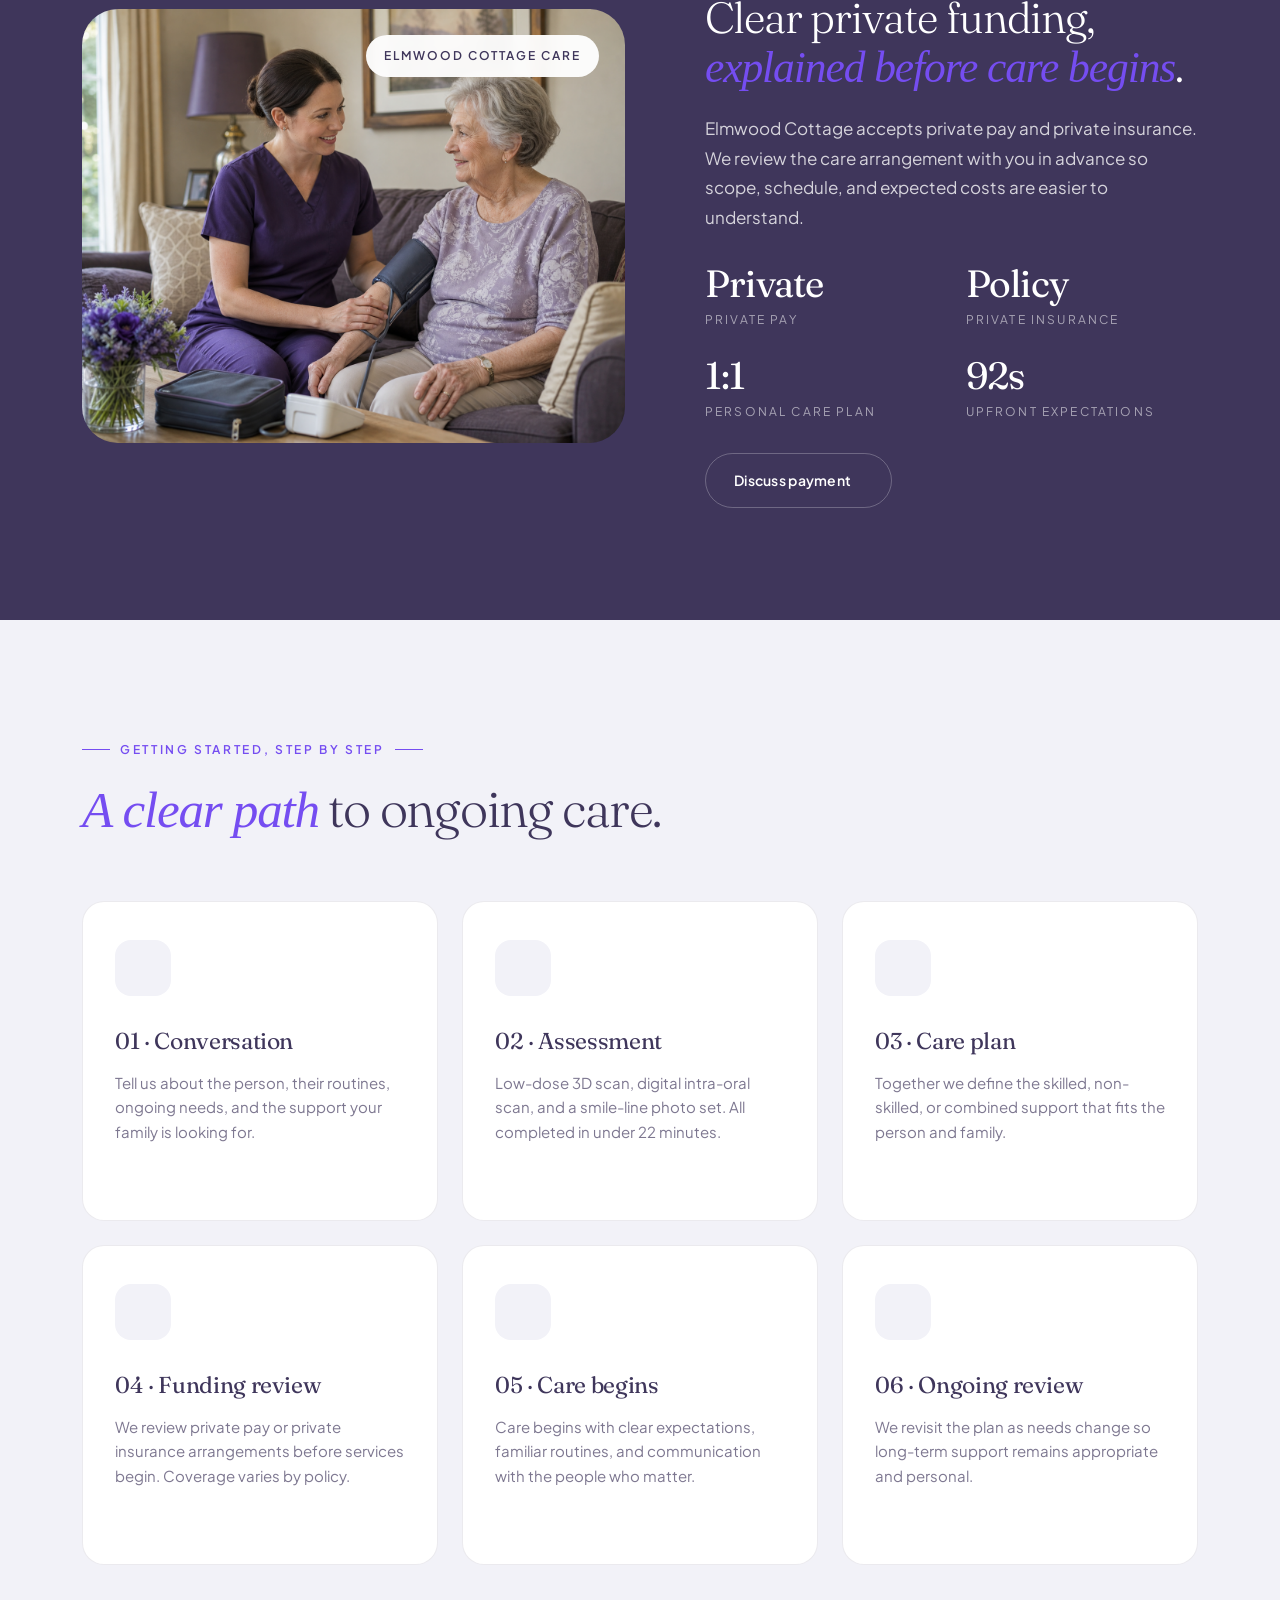
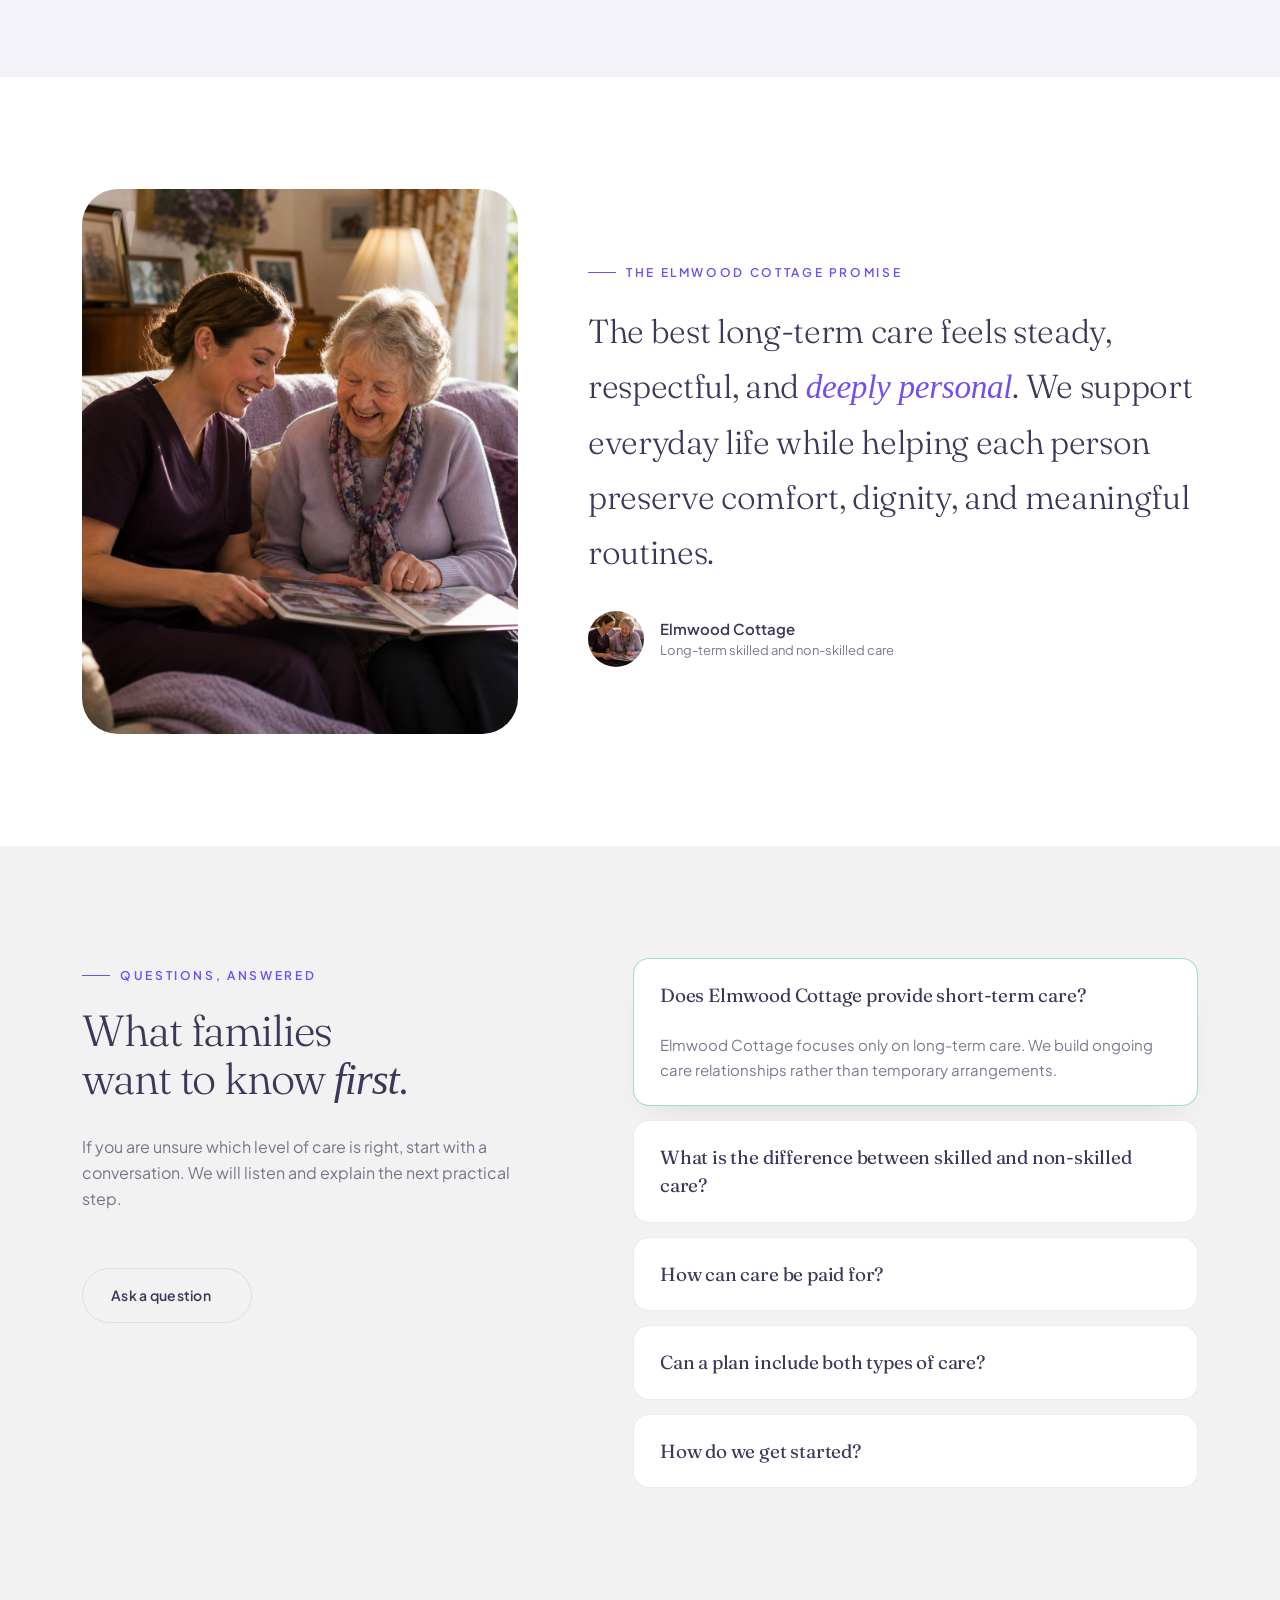
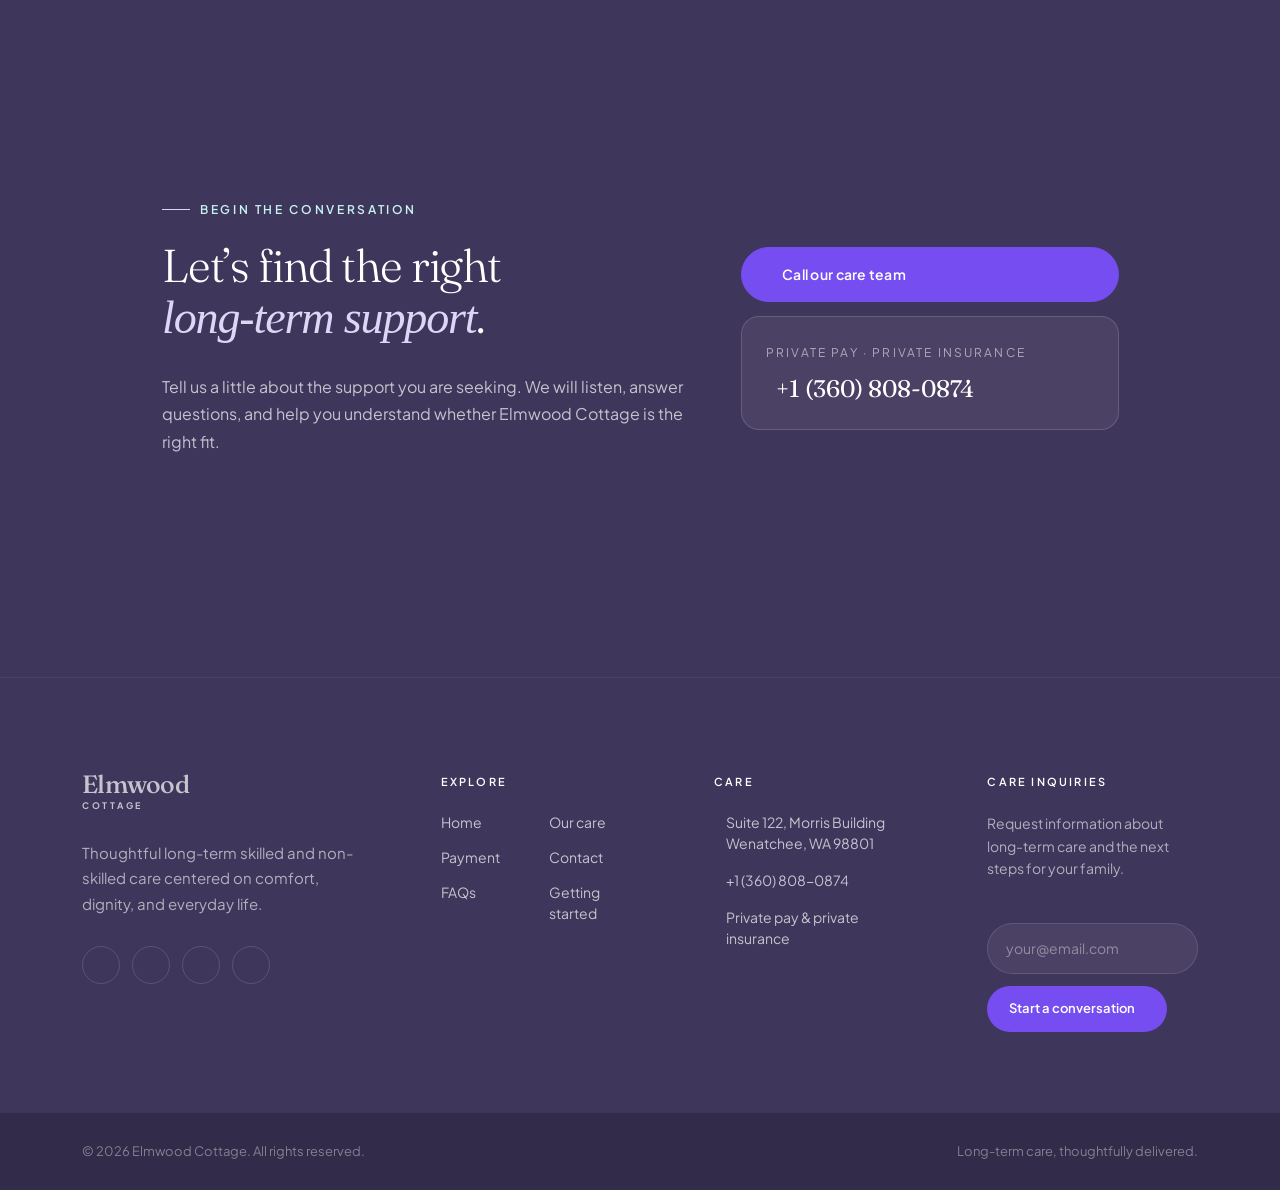
==== commit 159ca1bf: "Update images and metadata for Elmwood Cottage demo site" ====
--- a/demo-dental-clinic.html
+++ b/demo-dental-clinic.html
@@ -12,7 +12,7 @@
   <meta property="og:url" content="demo-dental-clinic.html">
   <meta property="og:title" content="Elmwood Cottage | Long-Term Skilled & Personal Care">
   <meta property="og:description" content="Elmwood Cottage provides thoughtful long-term skilled and non-skilled care through private pay and private insurance.">
-  <meta property="og:image" content="demos/dental-clinic/images/medical-002-large.webp">
+  <meta property="og:image" content="demos/dental-clinic/images/elmwood-hero.png">
   <meta property="og:image:width" content="1200">
   <meta property="og:image:height" content="632">
   <meta property="og:locale" content="en_US">
@@ -21,7 +21,7 @@
   <meta name="twitter:url" content="demo-dental-clinic.html">
   <meta name="twitter:title" content="Elmwood Cottage | Long-Term Skilled & Personal Care">
   <meta name="twitter:description" content="Elmwood Cottage provides thoughtful long-term skilled and non-skilled care through private pay and private insurance.">
-  <meta name="twitter:image" content="demos/dental-clinic/images/medical-002-large.webp">
+  <meta name="twitter:image" content="demos/dental-clinic/images/elmwood-hero.png">
   <link rel="icon" type="image/png" href="https://canvasbuilder.co/canvashtml/favicon.png">
   <link rel="apple-touch-icon" href="https://canvasbuilder.co/canvashtml/apple-touch-icon.png">
   <meta name="theme-color" content="#1FB6B2">
@@ -33,7 +33,7 @@
   <link rel="stylesheet" href="demos/dental-clinic/dental-clinic.css">
   <link rel="stylesheet" href="css/custom.css">
   <script type="application/ld+json">
-    {"@context":"https://schema.org","@type":"MedicalBusiness","name":"Elmwood Cottage","description":"Long-term skilled and non-skilled care funded through private pay and private insurance.","paymentAccepted":"Private pay, Private insurance"}
+    {"@context":"https://schema.org","@type":"MedicalBusiness","name":"Elmwood Cottage","description":"Long-term skilled and non-skilled care funded through private pay and private insurance.","telephone":"+1-360-808-0874","address":{"@type":"PostalAddress","streetAddress":"Suite 122, Morris Building","addressLocality":"Wenatchee","addressRegion":"WA","postalCode":"98801","addressCountry":"US"},"paymentAccepted":"Private pay, Private insurance"}
   </script>
   <script type="application/ld+json">
     {
@@ -153,7 +153,7 @@
           <div class="container">
             <div class="cv-story">
               <div class="cv-story-img" data-animate="fadeInUp">
-                <img src="demos/dental-clinic/images/medical-002-large.webp" alt="A calm, light-filled care environment" width="800" height="1000" loading="lazy">
+                <img src="demos/dental-clinic/images/elmwood-care-plan.png" alt="A caregiver and an elderly woman reviewing a care plan together at home" width="1120" height="1400" loading="lazy">
                 <div class="cv-story-tag">
                   <i class="bi bi-sun"></i>
                   <div>
@@ -232,7 +232,7 @@
           <div class="container">
             <div class="cv-feature">
               <div class="cv-feature-img" data-animate="fadeInUp">
-                <img src="demos/dental-clinic/images/medical-003-large.webp" alt="A calm, thoughtfully designed care setting" width="800" height="640" loading="lazy">
+                <img src="demos/dental-clinic/images/elmwood-skilled-care.png" alt="A home-care nurse checking an elderly woman's blood pressure" width="1400" height="1120" loading="lazy">
                 <div class="cv-feature-img-badge">Elmwood Cottage care</div>
               </div>
               <div class="cv-feature-body" data-animate="fadeInUp" data-delay="150">
@@ -304,13 +304,13 @@
           <div class="container">
             <div class="cv-quote-wrap">
               <div class="cv-quote-img" data-animate="fadeInUp">
-                <img src="demos/dental-clinic/images/medical-004-large.webp" alt="A person smiling while receiving thoughtful support" width="800" height="1000" loading="lazy">
+                <img src="demos/dental-clinic/images/elmwood-companionship.png" alt="A caregiver and an elderly woman sharing a photo album at home" width="1120" height="1400" loading="lazy">
               </div>
               <div data-animate="fadeInUp" data-delay="150">
                 <span class="cv-eyebrow">The Elmwood Cottage promise</span>
                 <p class="cv-quote-text">The best long-term care feels steady, respectful, and <em>deeply personal</em>. We support everyday life while helping each person preserve comfort, dignity, and meaningful routines.</p>
                 <div class="cv-quote-author">
-                  <img src="demos/dental-clinic/images/medical-005-medium.webp" alt="Elmwood Cottage care" width="120" height="120" loading="lazy">
+                  <img src="demos/dental-clinic/images/elmwood-companionship.png" alt="Elmwood Cottage companionship care" width="120" height="120" loading="lazy">
                   <div class="meta">
                     <span class="name">Elmwood Cottage</span>
                     <span class="role">Long-term skilled and non-skilled care</span>
@@ -365,10 +365,10 @@
                 <p>Tell us a little about the support you are seeking. We will listen, answer questions, and help you understand whether Elmwood Cottage is the right fit.</p>
               </div>
               <div class="cv-cta-actions" data-animate="fadeInUp" data-delay="150">
-                <a href="mailto:care@elmwoodcottage.com" class="cv-btn cv-hero-dark"><i class="bi bi-envelope"></i> Request a conversation</a>
-                <a href="mailto:care@elmwoodcottage.com" class="cv-cta-call">
+                <a href="tel:+13608080874" class="cv-btn cv-hero-dark"><i class="bi bi-telephone"></i> Call our care team</a>
+                <a href="tel:+13608080874" class="cv-cta-call">
                   <span class="lbl">Private pay · private insurance</span>
-                  <span class="num"><i class="bi bi-envelope"></i> Care inquiry</span>
+                  <span class="num"><i class="bi bi-telephone"></i> +1 (360) 808-0874</span>
                 </a>
               </div>
             </div>
@@ -405,8 +405,8 @@
           <div>
             <h4>Care</h4>
             <div class="cv-footer-contact">
-              <div class="cv-contact-row"><i class="bi bi-heart-pulse"></i><span>Skilled care<br>Non-skilled care</span></div>
-              <div class="cv-contact-row"><i class="bi bi-calendar-check"></i><span>Long-term care only</span></div>
+              <div class="cv-contact-row"><i class="bi bi-geo-alt"></i><span>Suite 122, Morris Building<br>Wenatchee, WA 98801</span></div>
+              <div class="cv-contact-row"><i class="bi bi-telephone"></i><span><a href="tel:+13608080874">+1 (360) 808-0874</a></span></div>
               <div class="cv-contact-row"><i class="bi bi-wallet2"></i><span>Private pay & private insurance</span></div>
             </div>
           </div>
--- a/css/custom.css
+++ b/css/custom.css
@@ -21,6 +21,11 @@
 
 .cv-hero::after {
   background: linear-gradient(180deg, rgba(36, 30, 57, 0.48) 0%, rgba(36, 30, 57, 0.28) 40%, rgba(36, 30, 57, 0.72) 100%);
+}
+
+.cv-hero-bg {
+  background-image: url('../demos/dental-clinic/images/elmwood-hero.png');
+  background-position: center center;
 }
 
 .cv-hero h1 em,
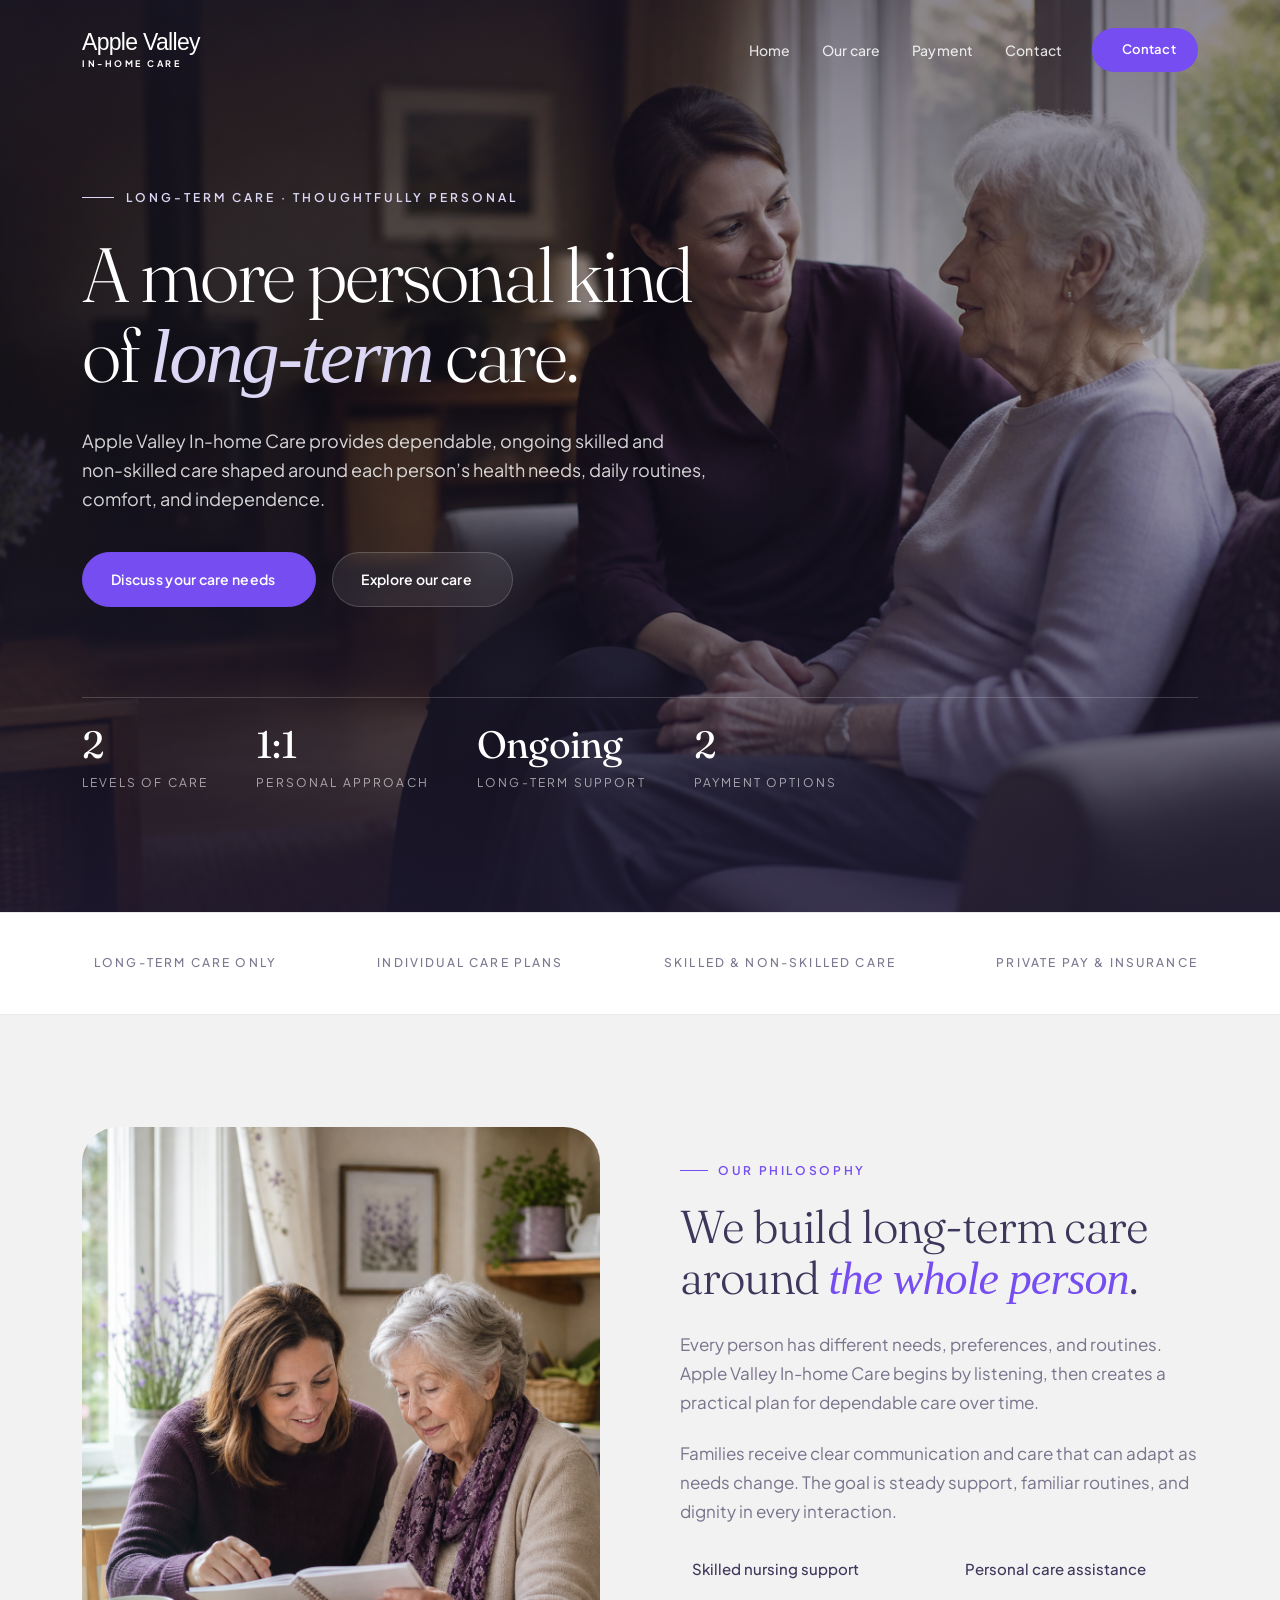
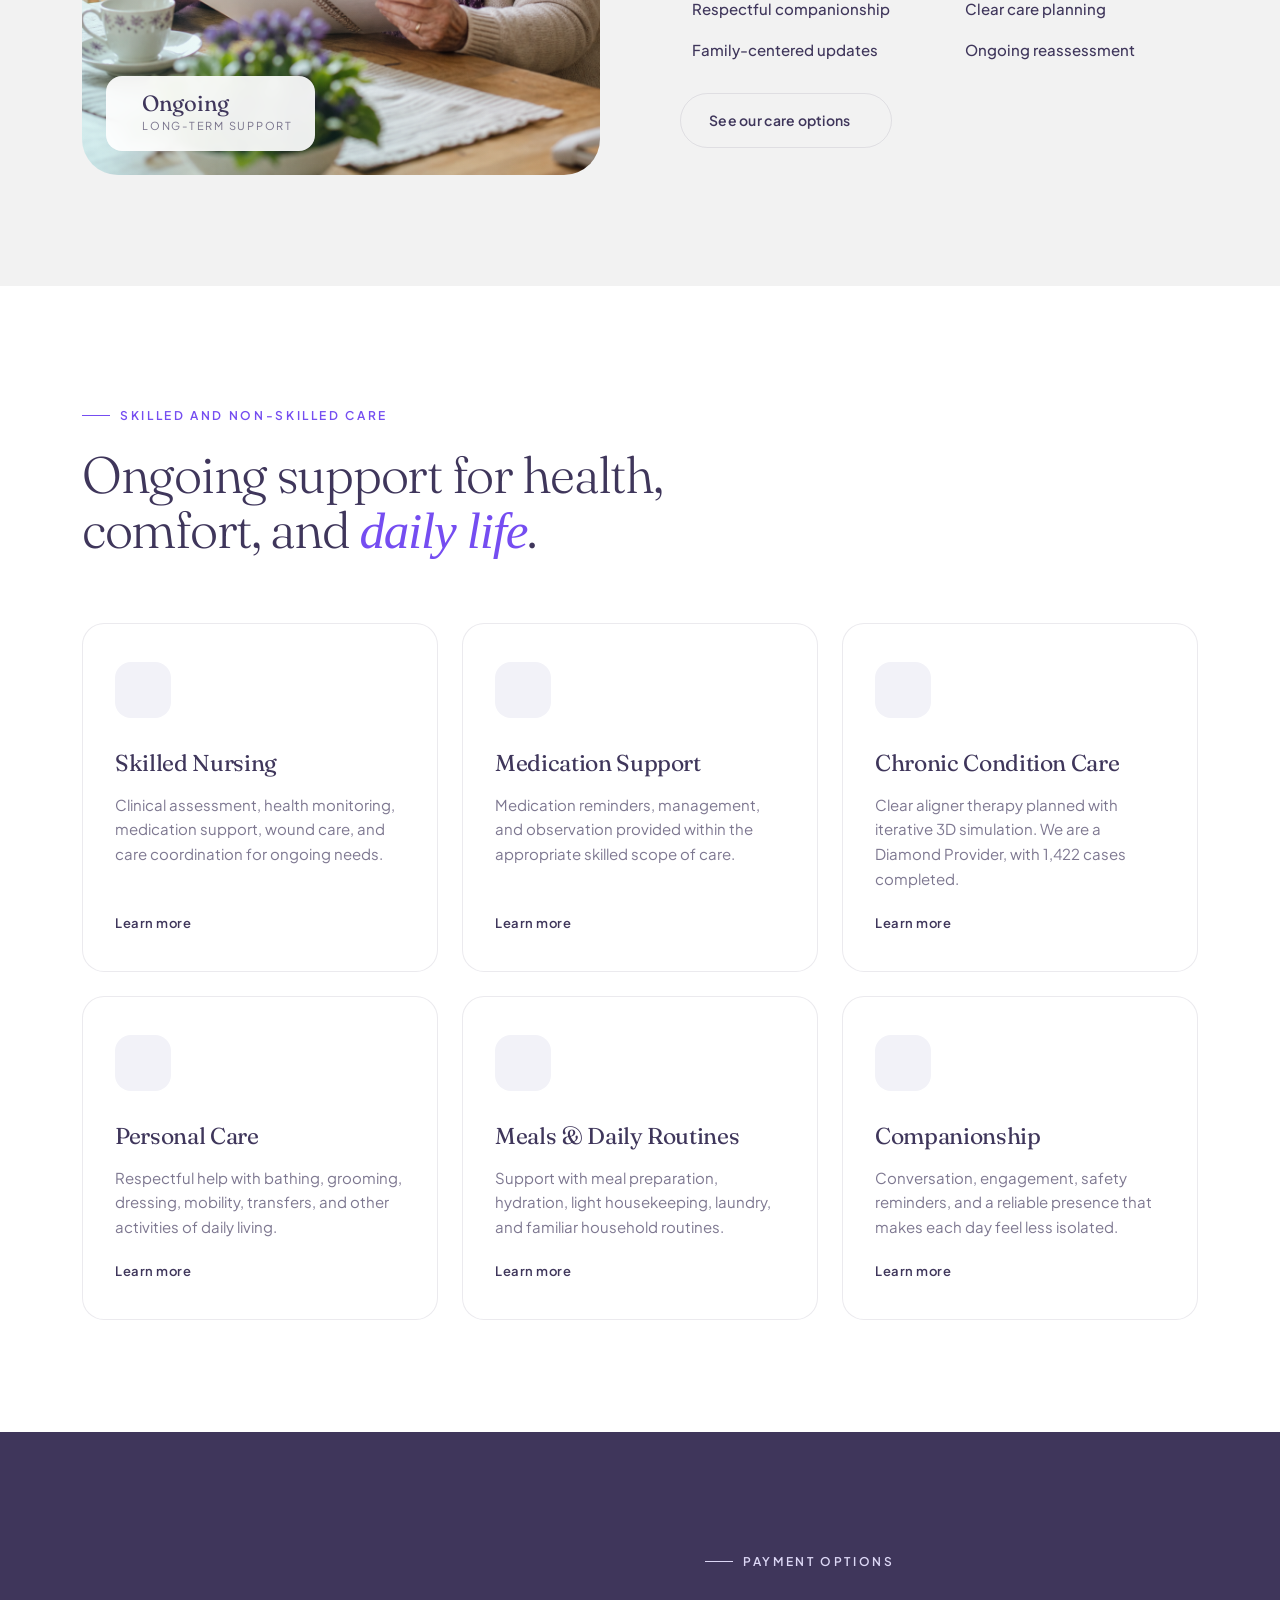
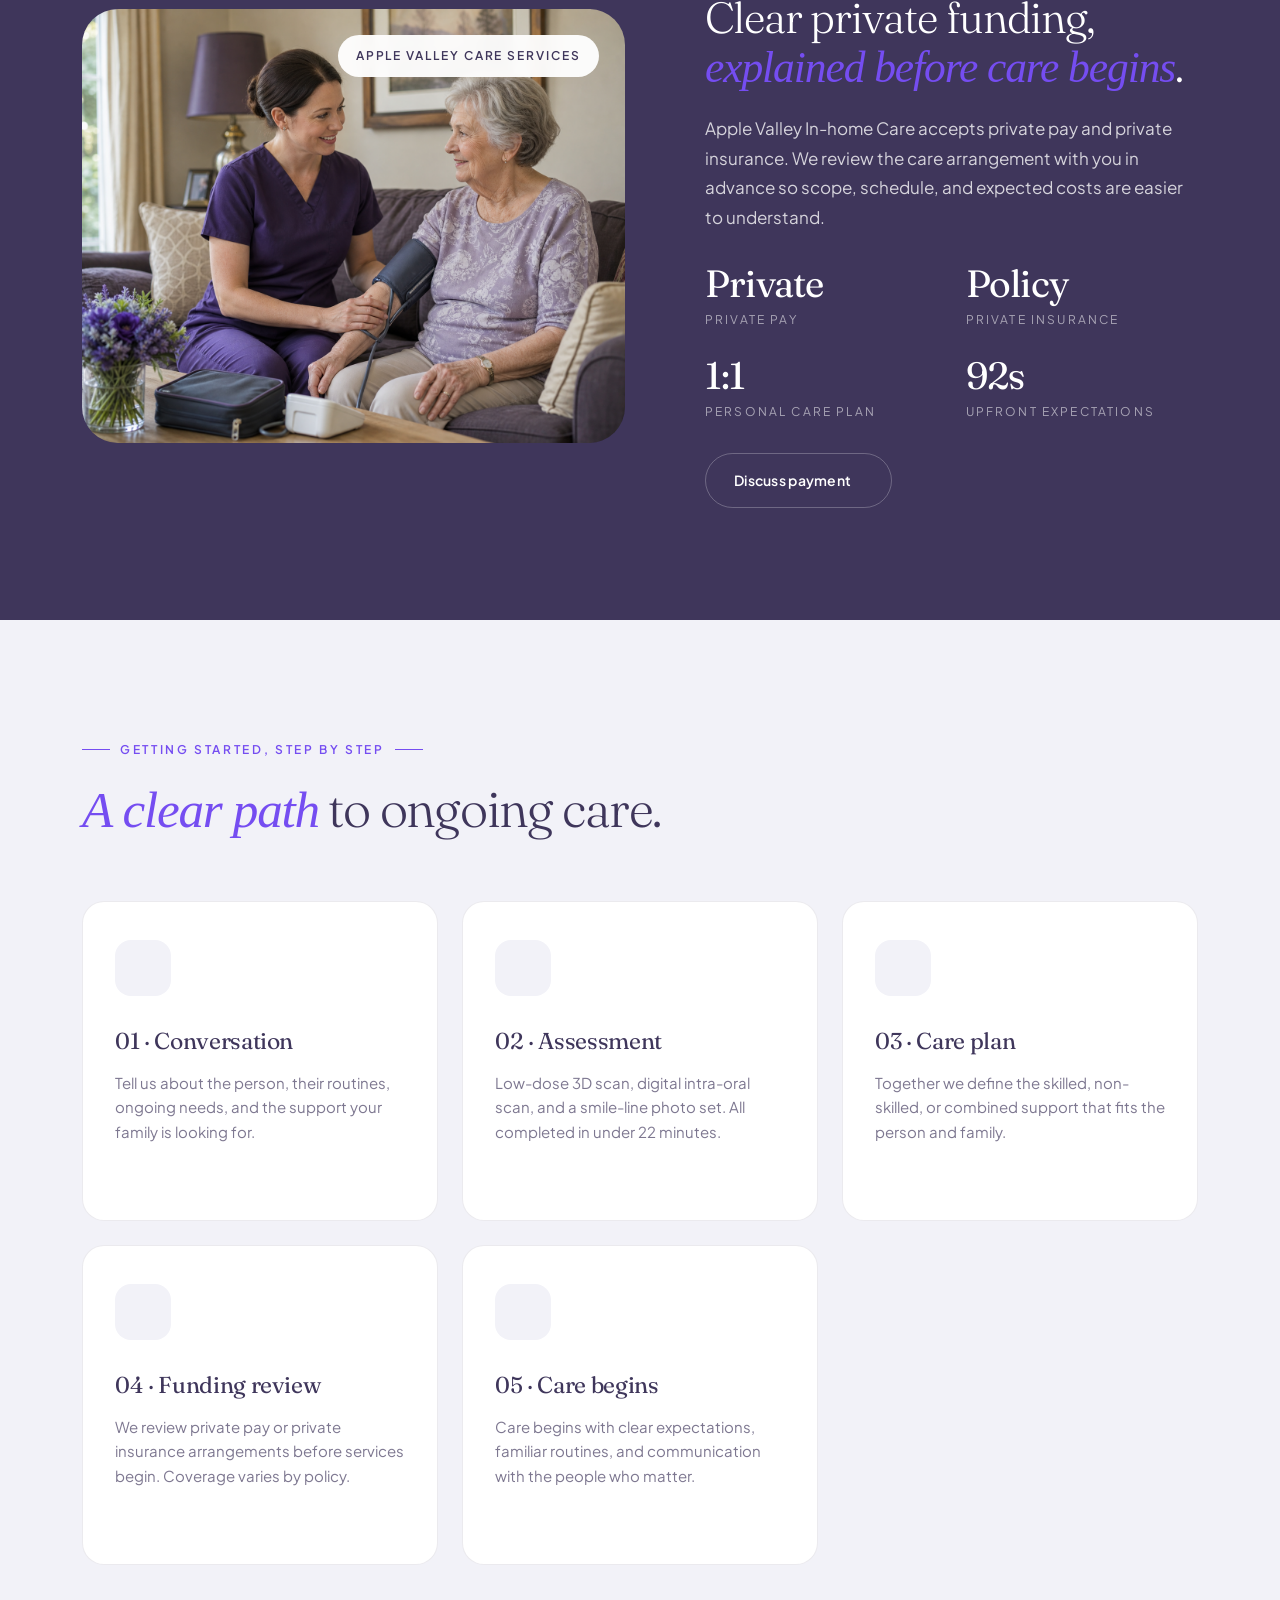
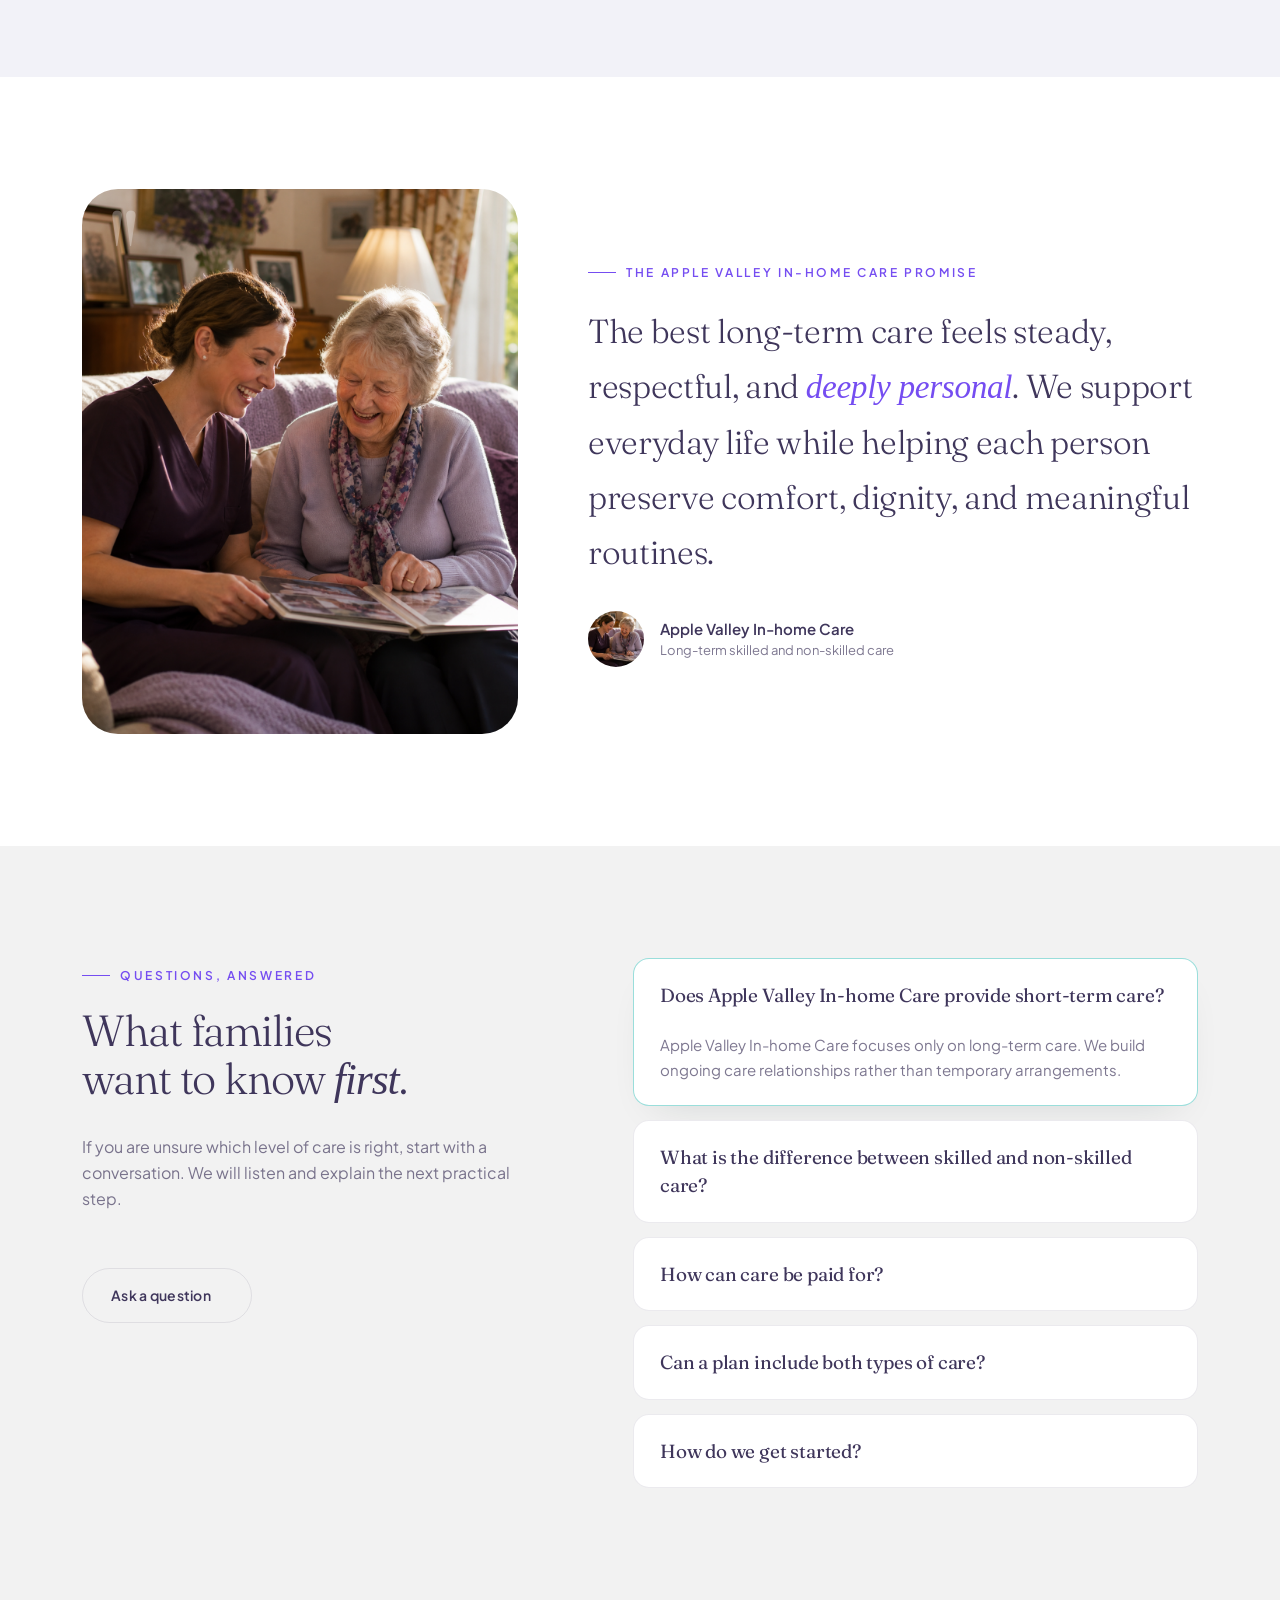
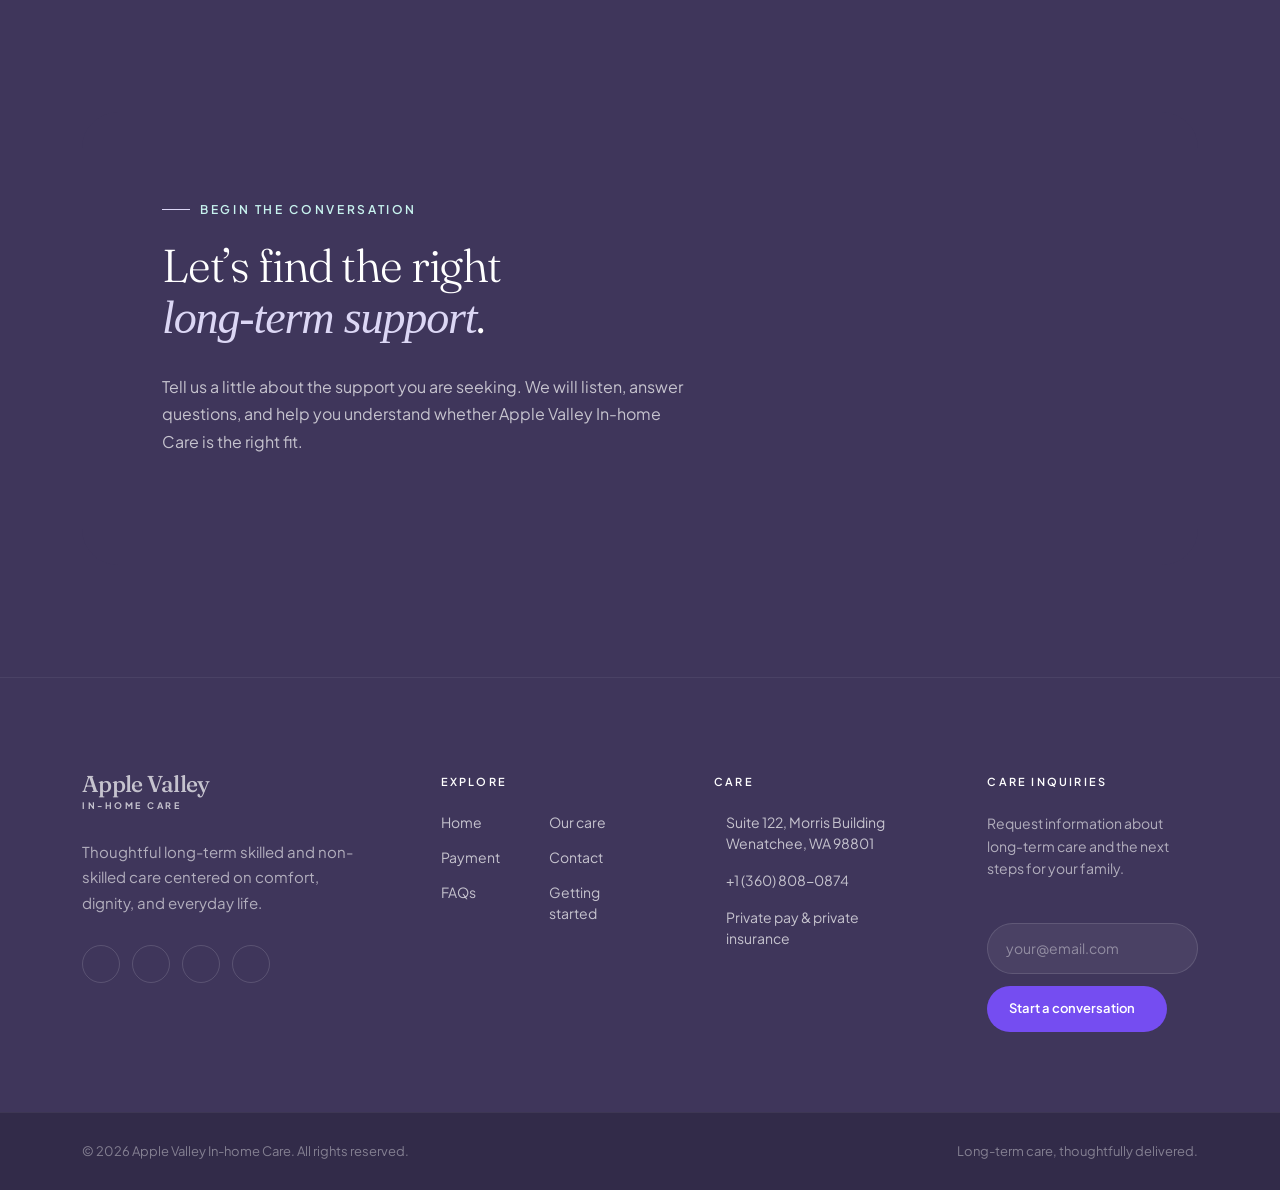
==== commit 3101c91d: "Update branding references from Elmwood Cottage to Apple Valley In-home Care" ====
--- a/demo-dental-clinic.html
+++ b/demo-dental-clinic.html
@@ -3,15 +3,15 @@
 <head>
   <meta charset="UTF-8">
   <meta name="viewport" content="width=device-width, initial-scale=1.2">
-  <title>Elmwood Cottage | Long-Term Skilled & Personal Care</title>
-  <meta name="description" content="Elmwood Cottage provides thoughtful long-term skilled and non-skilled care through private pay and private insurance.">
+  <title>Apple Valley In-home Care | Long-Term Skilled & Personal Care</title>
+  <meta name="description" content="Apple Valley In-home Care provides thoughtful long-term skilled and non-skilled care through private pay and private insurance.">
   <meta name="author" content="SemiColonWeb">
   <meta name="robots" content="index, follow">
   <link rel="canonical" href="#home">
   <meta property="og:type" content="website">
   <meta property="og:url" content="demo-dental-clinic.html">
-  <meta property="og:title" content="Elmwood Cottage | Long-Term Skilled & Personal Care">
-  <meta property="og:description" content="Elmwood Cottage provides thoughtful long-term skilled and non-skilled care through private pay and private insurance.">
+  <meta property="og:title" content="Apple Valley In-home Care | Long-Term Skilled & Personal Care">
+  <meta property="og:description" content="Apple Valley In-home Care provides thoughtful long-term skilled and non-skilled care through private pay and private insurance.">
   <meta property="og:image" content="demos/dental-clinic/images/elmwood-hero.png">
   <meta property="og:image:width" content="1200">
   <meta property="og:image:height" content="632">
@@ -19,8 +19,8 @@
   <meta property="og:site_name" content="Canvas">
   <meta name="twitter:card" content="summary_large_image">
   <meta name="twitter:url" content="demo-dental-clinic.html">
-  <meta name="twitter:title" content="Elmwood Cottage | Long-Term Skilled & Personal Care">
-  <meta name="twitter:description" content="Elmwood Cottage provides thoughtful long-term skilled and non-skilled care through private pay and private insurance.">
+  <meta name="twitter:title" content="Apple Valley In-home Care | Long-Term Skilled & Personal Care">
+  <meta name="twitter:description" content="Apple Valley In-home Care provides thoughtful long-term skilled and non-skilled care through private pay and private insurance.">
   <meta name="twitter:image" content="demos/dental-clinic/images/elmwood-hero.png">
   <link rel="icon" type="image/png" href="https://canvasbuilder.co/canvashtml/favicon.png">
   <link rel="apple-touch-icon" href="https://canvasbuilder.co/canvashtml/apple-touch-icon.png">
@@ -33,7 +33,7 @@
   <link rel="stylesheet" href="demos/dental-clinic/dental-clinic.css">
   <link rel="stylesheet" href="css/custom.css">
   <script type="application/ld+json">
-    {"@context":"https://schema.org","@type":"MedicalBusiness","name":"Elmwood Cottage","description":"Long-term skilled and non-skilled care funded through private pay and private insurance.","telephone":"+1-360-808-0874","address":{"@type":"PostalAddress","streetAddress":"Suite 122, Morris Building","addressLocality":"Wenatchee","addressRegion":"WA","postalCode":"98801","addressCountry":"US"},"paymentAccepted":"Private pay, Private insurance"}
+    {"@context":"https://schema.org","@type":"MedicalBusiness","name":"Apple Valley In-home Care","description":"Long-term skilled and non-skilled care funded through private pay and private insurance.","telephone":"+1-360-808-0874","address":{"@type":"PostalAddress","streetAddress":"Suite 122, Morris Building","addressLocality":"Wenatchee","addressRegion":"WA","postalCode":"98801","addressCountry":"US"},"paymentAccepted":"Private pay, Private insurance"}
   </script>
   <script type="application/ld+json">
     {
@@ -41,10 +41,10 @@
       "@type": "FAQPage",
       "mainEntity": [{
           "@type": "Question",
-          "name": "Does Elmwood Cottage provide short-term care?",
+          "name": "Does Apple Valley In-home Care provide short-term care?",
           "acceptedAnswer": {
             "@type": "Answer",
-            "text": "Elmwood Cottage focuses only on long-term care. We build ongoing care relationships rather than temporary arrangements."
+            "text": "Apple Valley In-home Care focuses only on long-term care. We build ongoing care relationships rather than temporary arrangements."
           }
         },
         {
@@ -76,7 +76,7 @@
         <div class="container">
           <div class="header-row">
             <div id="logo">
-              <a href="#home" class="elmwood-brand"><strong>Elmwood</strong><span>Cottage</span></a>
+              <a href="#home" class="elmwood-brand"><strong>Apple Valley</strong><span>In-home Care</span></a>
             </div>
             <div class="primary-menu-trigger">
               <button class="cnvs-hamburger" type="button" title="Open Mobile Menu">
@@ -113,7 +113,7 @@
       <div class="container">
         <span class="cv-hero-eyebrow">Long-term care · Thoughtfully personal</span>
         <h1>A more personal kind of <em>long-term</em> care.</h1>
-        <p class="cv-lead">Elmwood Cottage provides dependable, ongoing skilled and non-skilled care shaped around each person’s health needs, daily routines, comfort, and independence.</p>
+        <p class="cv-lead">Apple Valley In-home Care provides dependable, ongoing skilled and non-skilled care shaped around each person’s health needs, daily routines, comfort, and independence.</p>
         <div class="cv-hero-ctas">
           <a href="#contact" class="cv-btn cv-hero-dark">Discuss your care needs <i class="bi bi-arrow-right"></i></a>
           <a href="#services" class="cv-btn cv-hero-light">Explore our care <i class="bi bi-arrow-up-right"></i></a>
@@ -165,7 +165,7 @@
               <div class="cv-story-body" data-animate="fadeInUp" data-delay="150">
                 <span class="cv-eyebrow">Our philosophy</span>
                 <h2>We build long-term care around <em>the whole person</em>.</h2>
-                <p>Every person has different needs, preferences, and routines. Elmwood Cottage begins by listening, then creates a practical plan for dependable care over time.</p>
+                <p>Every person has different needs, preferences, and routines. Apple Valley In-home Care begins by listening, then creates a practical plan for dependable care over time.</p>
                 <p>Families receive clear communication and care that can adapt as needs change. The goal is steady support, familiar routines, and dignity in every interaction.</p>
                 <ul class="cv-story-list">
                   <li><i class="bi bi-check-circle"></i> Skilled nursing support</li>
@@ -233,12 +233,12 @@
             <div class="cv-feature">
               <div class="cv-feature-img" data-animate="fadeInUp">
                 <img src="demos/dental-clinic/images/elmwood-skilled-care.png" alt="A home-care nurse checking an elderly woman's blood pressure" width="1400" height="1120" loading="lazy">
-                <div class="cv-feature-img-badge">Elmwood Cottage care</div>
+                <div class="cv-feature-img-badge">Apple Valley care services</div>
               </div>
               <div class="cv-feature-body" data-animate="fadeInUp" data-delay="150">
                 <span class="cv-eyebrow">Payment options</span>
                 <h2>Clear private funding, <em>explained before care begins</em>.</h2>
-                <p>Elmwood Cottage accepts private pay and private insurance. We review the care arrangement with you in advance so scope, schedule, and expected costs are easier to understand.</p>
+                <p>Apple Valley In-home Care accepts private pay and private insurance. We review the care arrangement with you in advance so scope, schedule, and expected costs are easier to understand.</p>
                 <div class="cv-feature-stats">
                   <div>
                     <div class="num">Private</div><span class="lbl">Private pay</span>
@@ -307,12 +307,12 @@
                 <img src="demos/dental-clinic/images/elmwood-companionship.png" alt="A caregiver and an elderly woman sharing a photo album at home" width="1120" height="1400" loading="lazy">
               </div>
               <div data-animate="fadeInUp" data-delay="150">
-                <span class="cv-eyebrow">The Elmwood Cottage promise</span>
+                <span class="cv-eyebrow">The Apple Valley In-home Care promise</span>
                 <p class="cv-quote-text">The best long-term care feels steady, respectful, and <em>deeply personal</em>. We support everyday life while helping each person preserve comfort, dignity, and meaningful routines.</p>
                 <div class="cv-quote-author">
-                  <img src="demos/dental-clinic/images/elmwood-companionship.png" alt="Elmwood Cottage companionship care" width="120" height="120" loading="lazy">
+                  <img src="demos/dental-clinic/images/elmwood-companionship.png" alt="Apple Valley In-home Care companionship care" width="120" height="120" loading="lazy">
                   <div class="meta">
-                    <span class="name">Elmwood Cottage</span>
+                    <span class="name">Apple Valley In-home Care</span>
                     <span class="role">Long-term skilled and non-skilled care</span>
                   </div>
                 </div>
@@ -332,8 +332,8 @@
               </div>
               <div class="cv-faq-list" data-animate="fadeInUp" data-delay="150">
                 <details class="cv-faq-item" open>
-                  <summary>Does Elmwood Cottage provide short-term care? <i class="bi bi-plus-lg"></i></summary>
-                  <div class="answer">Elmwood Cottage focuses only on long-term care. We build ongoing care relationships rather than temporary arrangements.</div>
+                  <summary>Does Apple Valley In-home Care provide short-term care? <i class="bi bi-plus-lg"></i></summary>
+                  <div class="answer">Apple Valley In-home Care focuses only on long-term care. We build ongoing care relationships rather than temporary arrangements.</div>
                 </details>
                 <details class="cv-faq-item">
                   <summary>What is the difference between skilled and non-skilled care? <i class="bi bi-plus-lg"></i></summary>
@@ -341,7 +341,7 @@
                 </details>
                 <details class="cv-faq-item">
                   <summary>How can care be paid for? <i class="bi bi-plus-lg"></i></summary>
-                  <div class="answer">Elmwood Cottage accepts private pay and private insurance. Coverage, authorization, deductibles, and out-of-pocket costs vary by policy.</div>
+                  <div class="answer">Apple Valley In-home Care accepts private pay and private insurance. Coverage, authorization, deductibles, and out-of-pocket costs vary by policy.</div>
                 </details>
                 <details class="cv-faq-item">
                   <summary>Can a plan include both types of care? <i class="bi bi-plus-lg"></i></summary>
@@ -362,7 +362,7 @@
               <div data-animate="fadeInUp">
                 <span class="cv-eyebrow" style="color: #C7F2EE;">Begin the conversation</span>
                 <h2>Let’s find the right <em>long-term support</em>.</h2>
-                <p>Tell us a little about the support you are seeking. We will listen, answer questions, and help you understand whether Elmwood Cottage is the right fit.</p>
+                <p>Tell us a little about the support you are seeking. We will listen, answer questions, and help you understand whether Apple Valley In-home Care is the right fit.</p>
               </div>
               <div class="cv-cta-actions" data-animate="fadeInUp" data-delay="150">
                 <a href="tel:+13608080874" class="cv-btn cv-hero-dark"><i class="bi bi-telephone"></i> Call our care team</a>
@@ -382,7 +382,7 @@
       <div class="container">
         <div class="row" style="display:grid; grid-template-columns: 1.4fr 1fr 1fr 1.1fr; gap: 60px; align-items: start;">
           <div class="cv-footer-brand">
-            <a href="#home" class="elmwood-brand elmwood-brand-footer"><strong>Elmwood</strong><span>Cottage</span></a>
+            <a href="#home" class="elmwood-brand elmwood-brand-footer"><strong>Apple Valley</strong><span>In-home Care</span></a>
             <p>Thoughtful long-term skilled and non-skilled care centered on comfort, dignity, and everyday life.</p>
             <div class="cv-footer-social">
               <a href="#" aria-label="Instagram"><i class="bi bi-instagram"></i></a>
@@ -421,7 +421,7 @@
       <div id="copyrights">
         <div class="container">
           <div style="display:flex; justify-content:space-between; align-items:center; flex-wrap:wrap; gap:14px;">
-            <div>© 2026 Elmwood Cottage. All rights reserved.</div>
+            <div>© 2026 Apple Valley In-home Care. All rights reserved.</div>
             <div>Long-term care, thoughtfully delivered.</div>
           </div>
         </div>
@@ -433,3 +433,4 @@
   <script src="js/functions.bundle.js"></script>
 </body>
 </html>
+
--- a/css/custom.css
+++ b/css/custom.css
@@ -1,6 +1,6 @@
-/* Elmwood Cottage branding. Original template styling and animations remain intact. */
+/* Apple Valley In-home Care branding. Original template styling and animations remain intact. */
 .elmwood-brand { display:flex; flex-direction:column; justify-content:center; color:inherit; font-family:var(--cv-font-display); line-height:.82; text-decoration:none; }
-.elmwood-brand strong { font-size:25px; font-weight:500; letter-spacing:-.03em; }
+.elmwood-brand strong { font-size:23px; font-weight:500; letter-spacing:-.03em; white-space:nowrap; }
 .elmwood-brand span { margin-top:8px; font-family:var(--cv-font-body); font-size:9px; font-weight:700; letter-spacing:.28em; text-transform:uppercase; }
 #header.dark .elmwood-brand,.elmwood-brand-footer { color:#fff; }
 #header:not(.dark) .elmwood-brand { color:var(--cv-ink); }
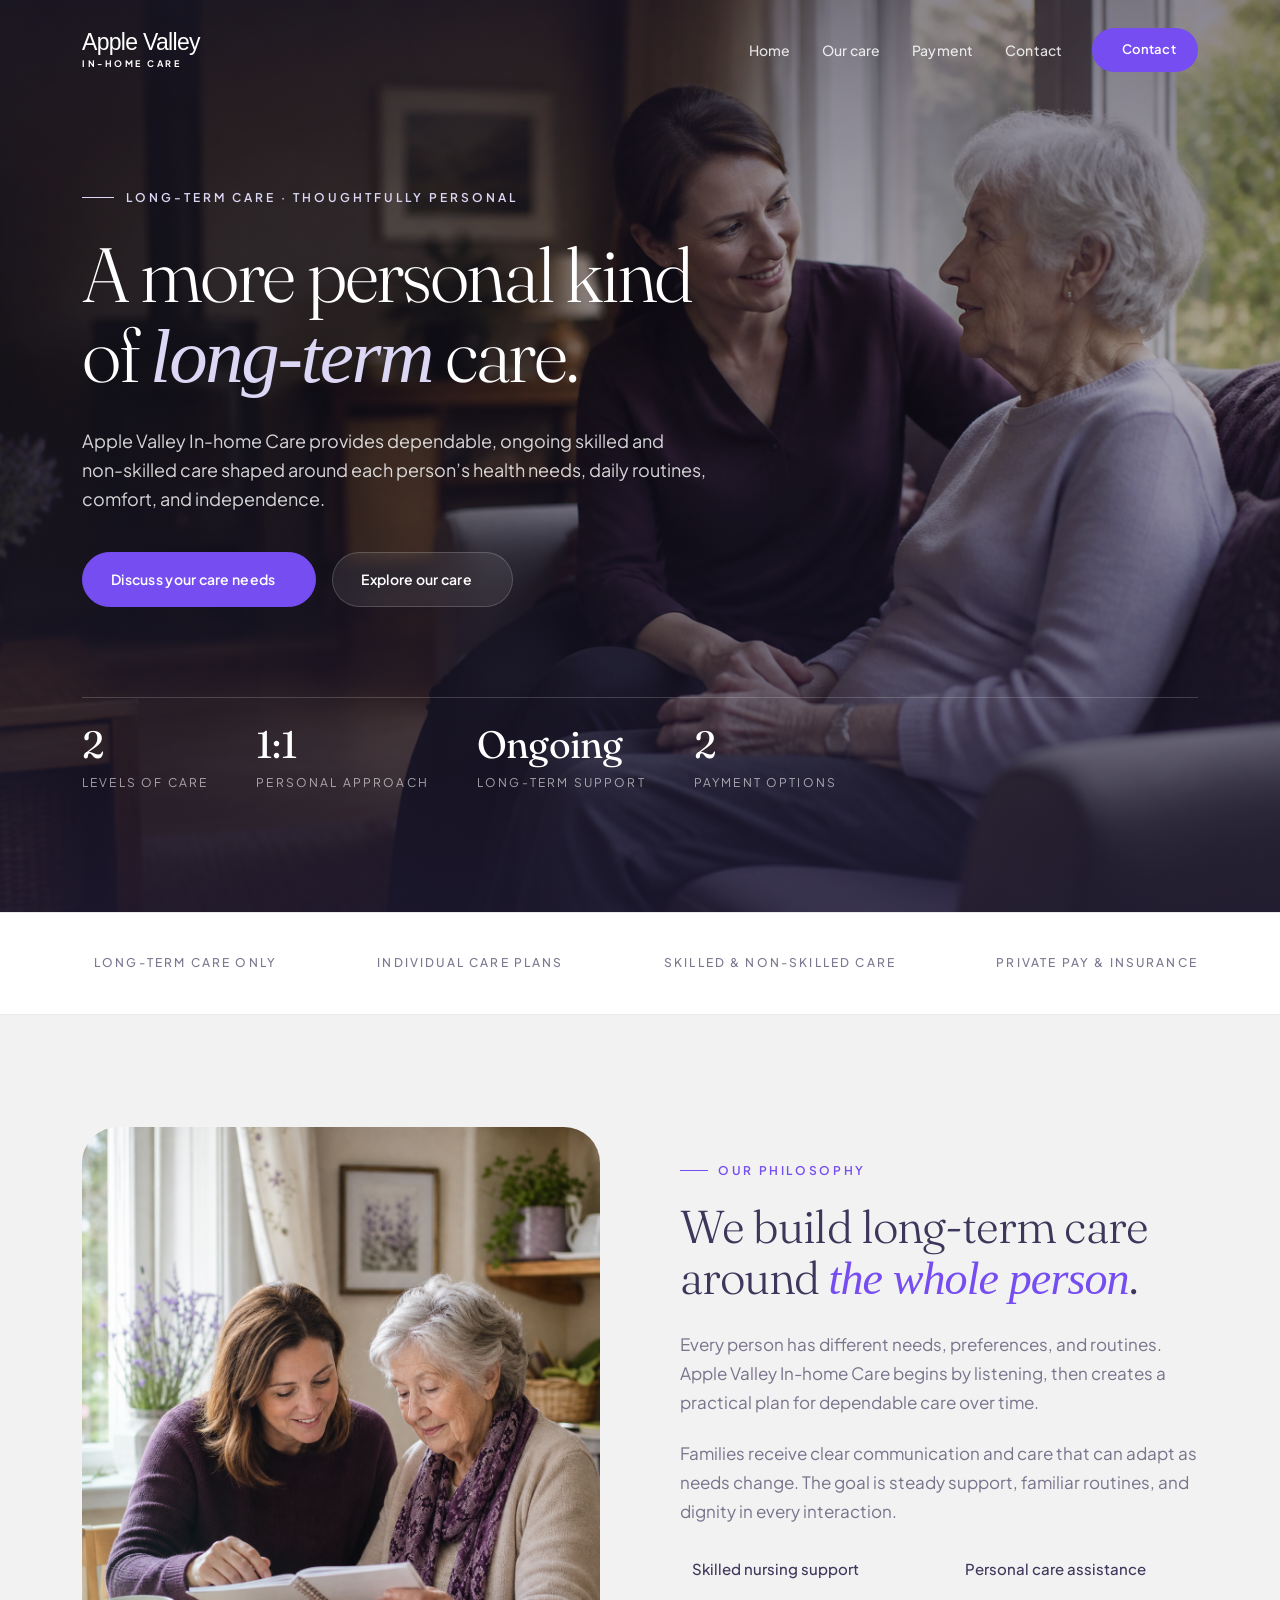
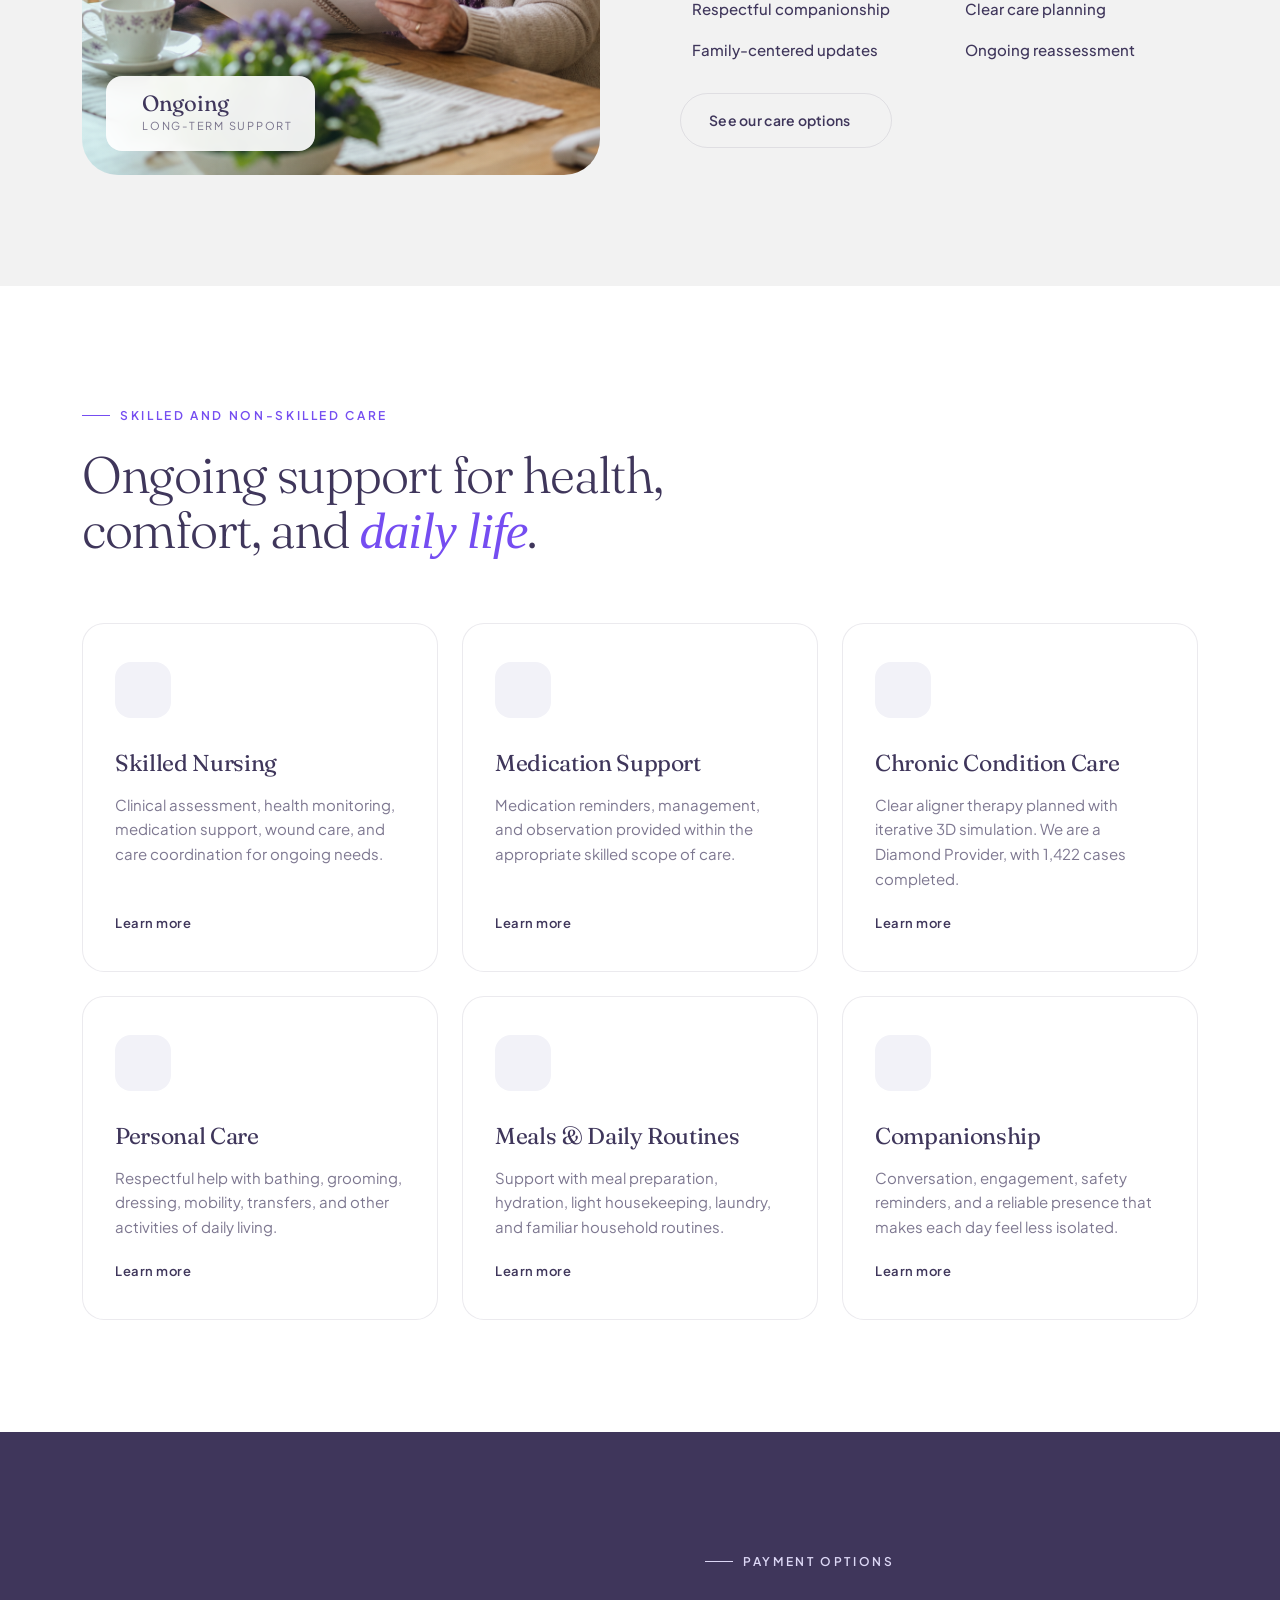
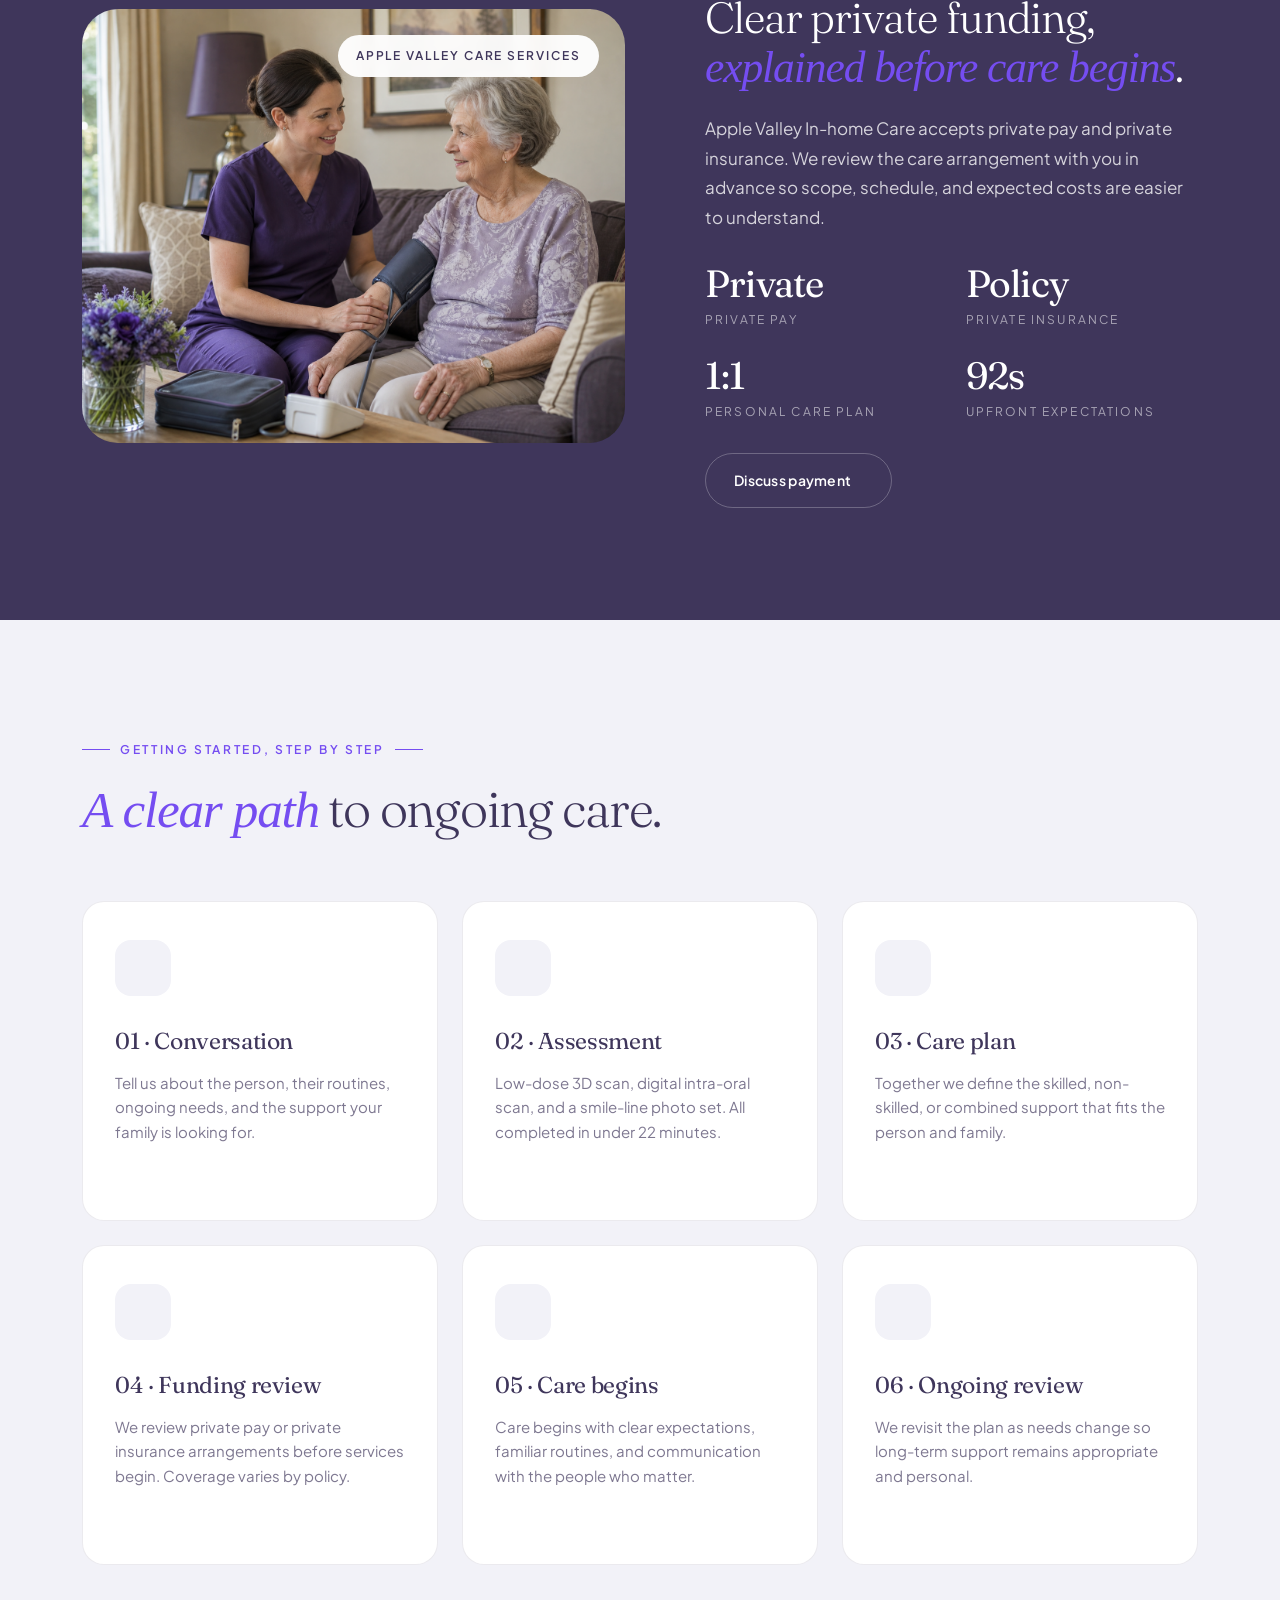
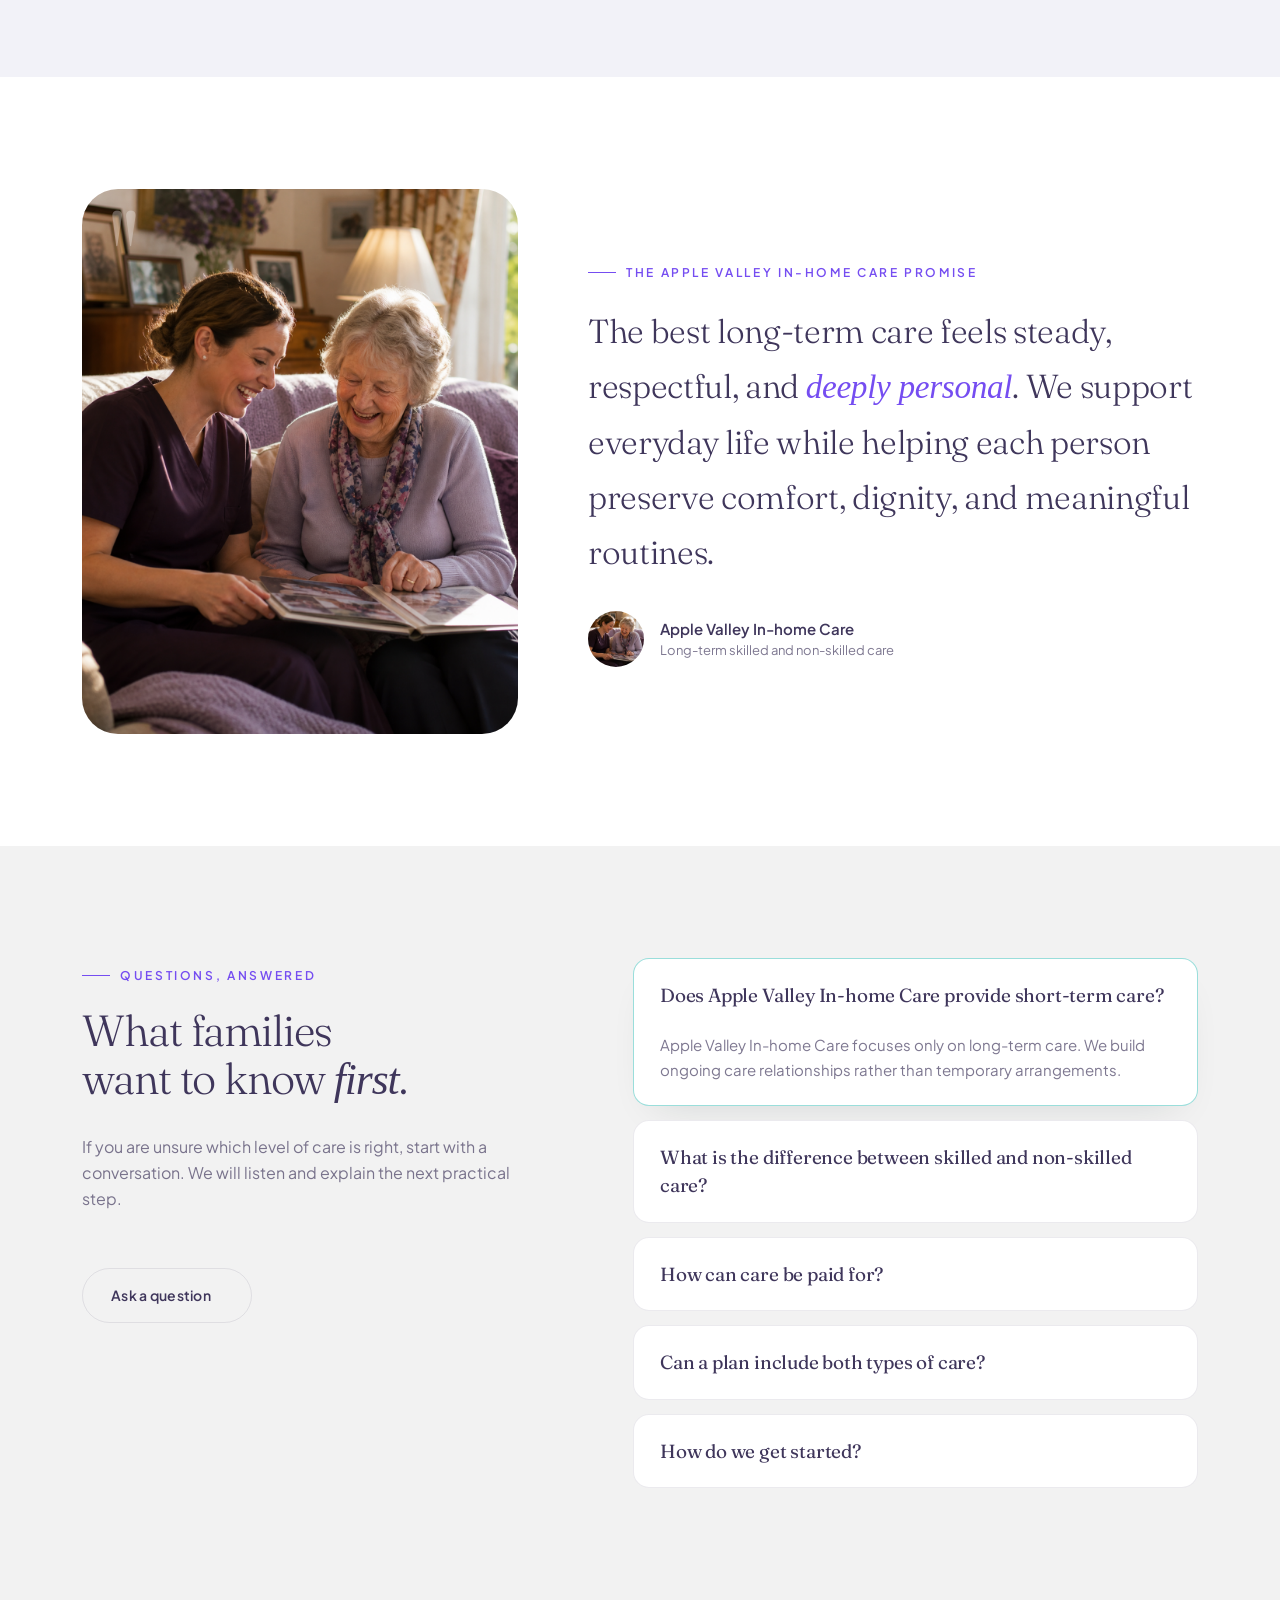
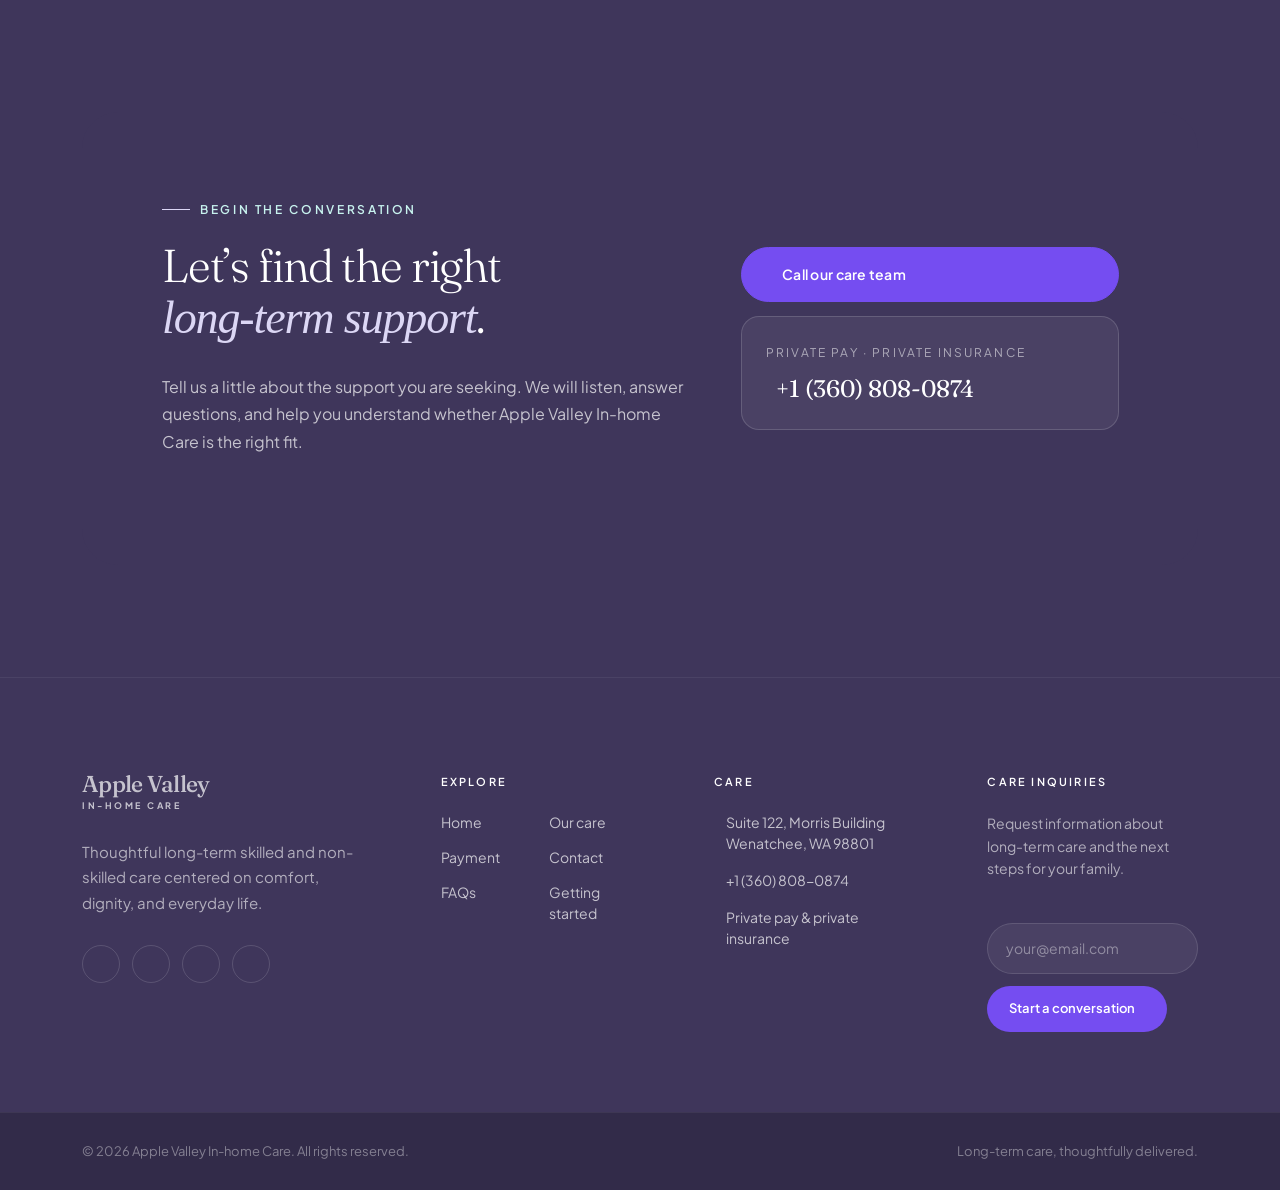
==== commit 0c1ad403: "Improve layout and responsiveness for mobile views; update custom CSS and versioning in HTML files" ====
--- a/demo-dental-clinic.html
+++ b/demo-dental-clinic.html
@@ -31,7 +31,7 @@
   <link rel="stylesheet" href="style.css">
   <link rel="stylesheet" href="css/font-icons.css">
   <link rel="stylesheet" href="demos/dental-clinic/dental-clinic.css">
-  <link rel="stylesheet" href="css/custom.css">
+  <link rel="stylesheet" href="css/custom.css?v=20260808-3">
   <script type="application/ld+json">
     {"@context":"https://schema.org","@type":"MedicalBusiness","name":"Apple Valley In-home Care","description":"Long-term skilled and non-skilled care funded through private pay and private insurance.","telephone":"+1-360-808-0874","address":{"@type":"PostalAddress","streetAddress":"Suite 122, Morris Building","addressLocality":"Wenatchee","addressRegion":"WA","postalCode":"98801","addressCountry":"US"},"paymentAccepted":"Private pay, Private insurance"}
   </script>
@@ -433,4 +433,3 @@
   <script src="js/functions.bundle.js"></script>
 </body>
 </html>
-
--- a/css/custom.css
+++ b/css/custom.css
@@ -1,4 +1,40 @@
 /* Apple Valley In-home Care branding. Original template styling and animations remain intact. */
+html,
+body {
+  width: 100%;
+  max-width: 100%;
+  overflow-x: clip;
+  scrollbar-width: none;
+  -ms-overflow-style: none;
+}
+
+html::-webkit-scrollbar,
+body::-webkit-scrollbar {
+  display: none;
+  width: 0;
+  height: 0;
+}
+
+#wrapper {
+  width: 100%;
+  max-width: 100%;
+  overflow-x: clip;
+}
+
+@supports not (overflow: clip) {
+  html,
+  body,
+  #wrapper {
+    overflow-x: hidden;
+  }
+}
+
+img,
+video,
+iframe {
+  max-width: 100%;
+}
+
 .elmwood-brand { display:flex; flex-direction:column; justify-content:center; color:inherit; font-family:var(--cv-font-display); line-height:.82; text-decoration:none; }
 .elmwood-brand strong { font-size:23px; font-weight:500; letter-spacing:-.03em; white-space:nowrap; }
 .elmwood-brand span { margin-top:8px; font-family:var(--cv-font-body); font-size:9px; font-weight:700; letter-spacing:.28em; text-transform:uppercase; }
@@ -52,3 +88,103 @@
 #footer {
   background-color: #3F365B;
 }
+
+@media (max-width: 991px) {
+  #footer > .container > .row {
+    grid-template-columns: repeat(2, minmax(0, 1fr)) !important;
+    gap: 40px !important;
+  }
+
+  #footer > .container > .row > * {
+    min-width: 0;
+  }
+}
+
+@media (max-width: 575px) {
+  #header,
+  #header-wrap,
+  main,
+  section,
+  #content,
+  #footer,
+  .container,
+  .cv-hero,
+  .cv-section {
+    inline-size: 100%;
+    max-inline-size: 100%;
+    box-sizing: border-box;
+  }
+
+  .container {
+    margin-inline: auto;
+  }
+
+  .cv-story,
+  .cv-feature,
+  .cv-services-grid,
+  .cv-quote-wrap,
+  .cv-faq,
+  .cv-cta-band,
+  #footer > .container > .row {
+    display: grid;
+    grid-template-columns: minmax(0, 1fr) !important;
+    inline-size: 100%;
+    max-inline-size: 100%;
+  }
+
+  .cv-story > *,
+  .cv-feature > *,
+  .cv-services-grid > *,
+  .cv-quote-wrap > *,
+  .cv-faq > *,
+  .cv-cta-band > *,
+  #footer > .container > .row > * {
+    min-inline-size: 0;
+    max-inline-size: 100%;
+  }
+
+  [data-animate],
+  [data-animate].not-animated,
+  [data-animate].animated {
+    opacity: 1 !important;
+    visibility: visible !important;
+    transform: none !important;
+    animation: none !important;
+  }
+
+  .cv-btn,
+  .cv-cta-call,
+  .cv-faq-item,
+  .cv-service-card {
+    max-inline-size: 100%;
+    box-sizing: border-box;
+  }
+
+  h1,
+  h2,
+  h3,
+  p,
+  li,
+  summary,
+  a,
+  span {
+    overflow-wrap: break-word;
+  }
+
+  #footer > .container > .row {
+    grid-template-columns: minmax(0, 1fr) !important;
+    gap: 36px !important;
+  }
+
+  .cv-footer-newsletter,
+  .cv-footer-input,
+  .cv-footer-newsletter-btn {
+    width: 100%;
+    max-width: 100%;
+  }
+
+  .cv-contact-row span,
+  .cv-footer-brand p {
+    overflow-wrap: anywhere;
+  }
+}
